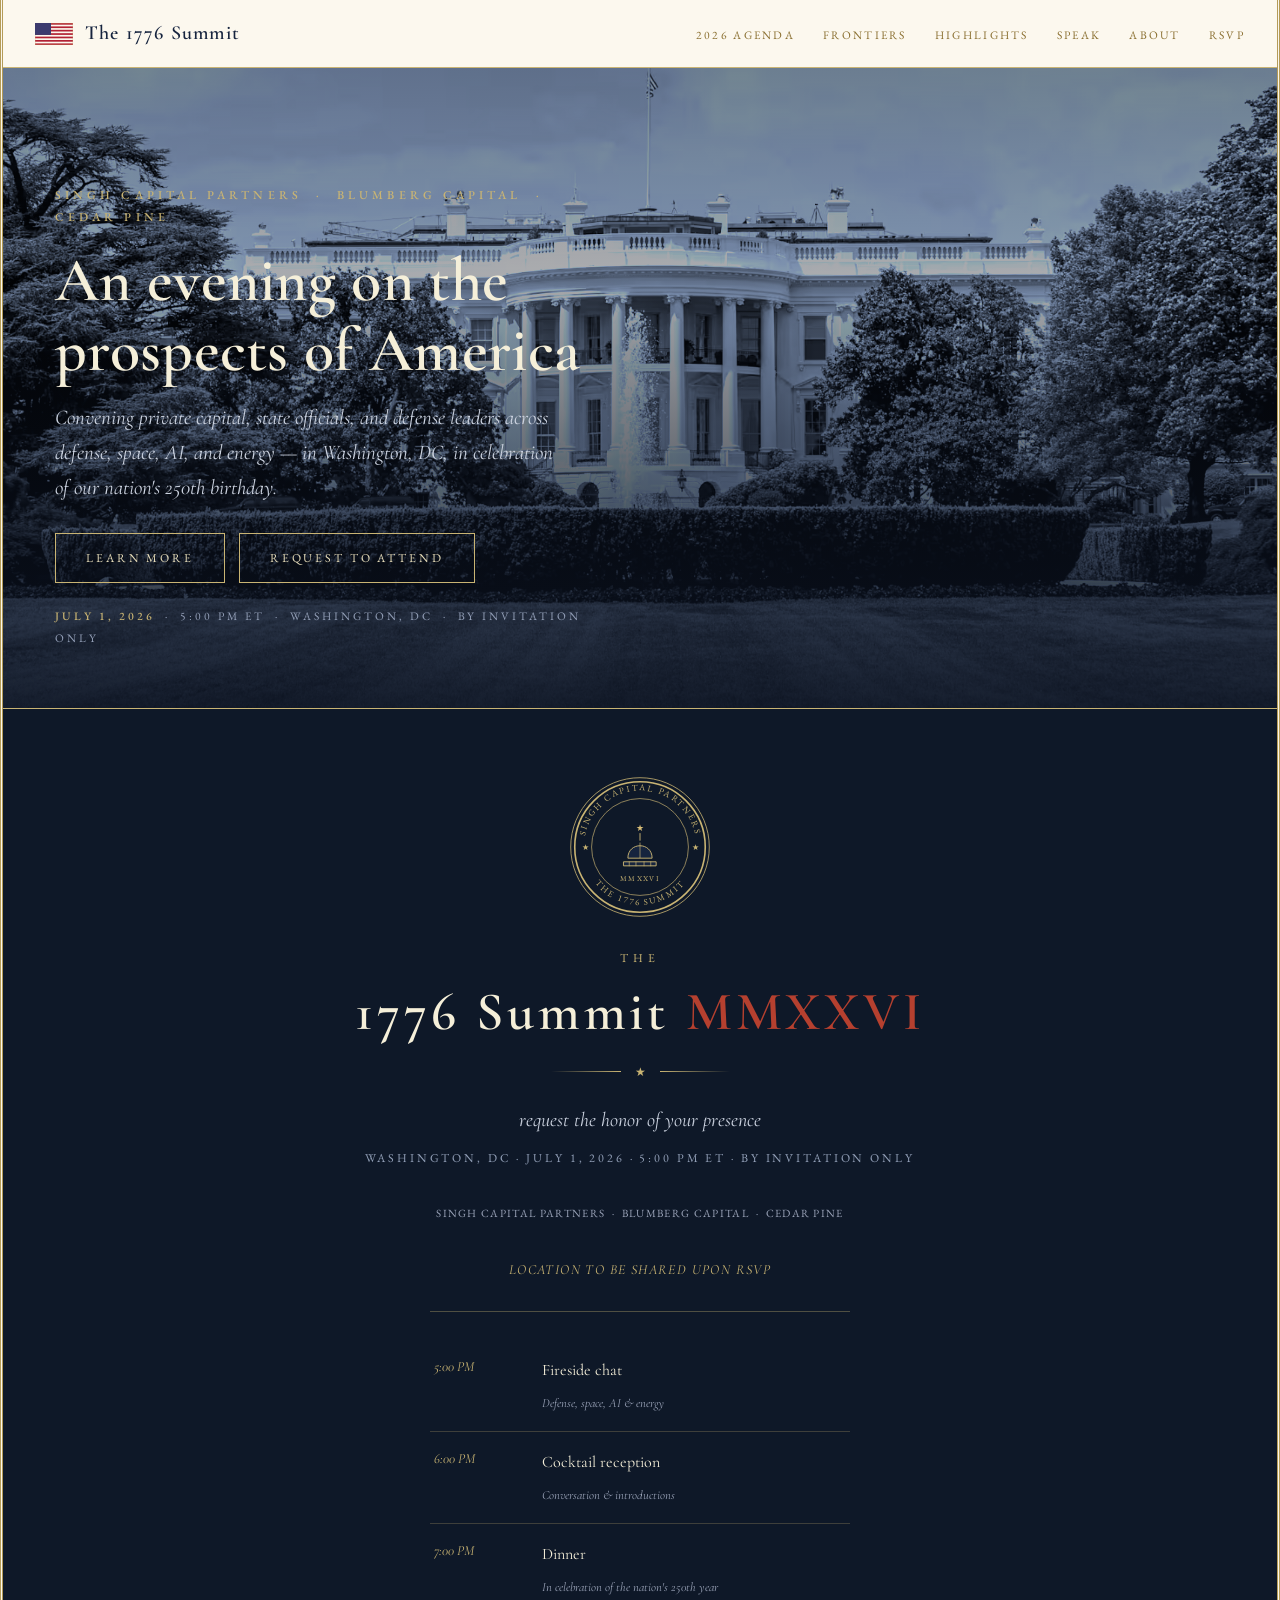
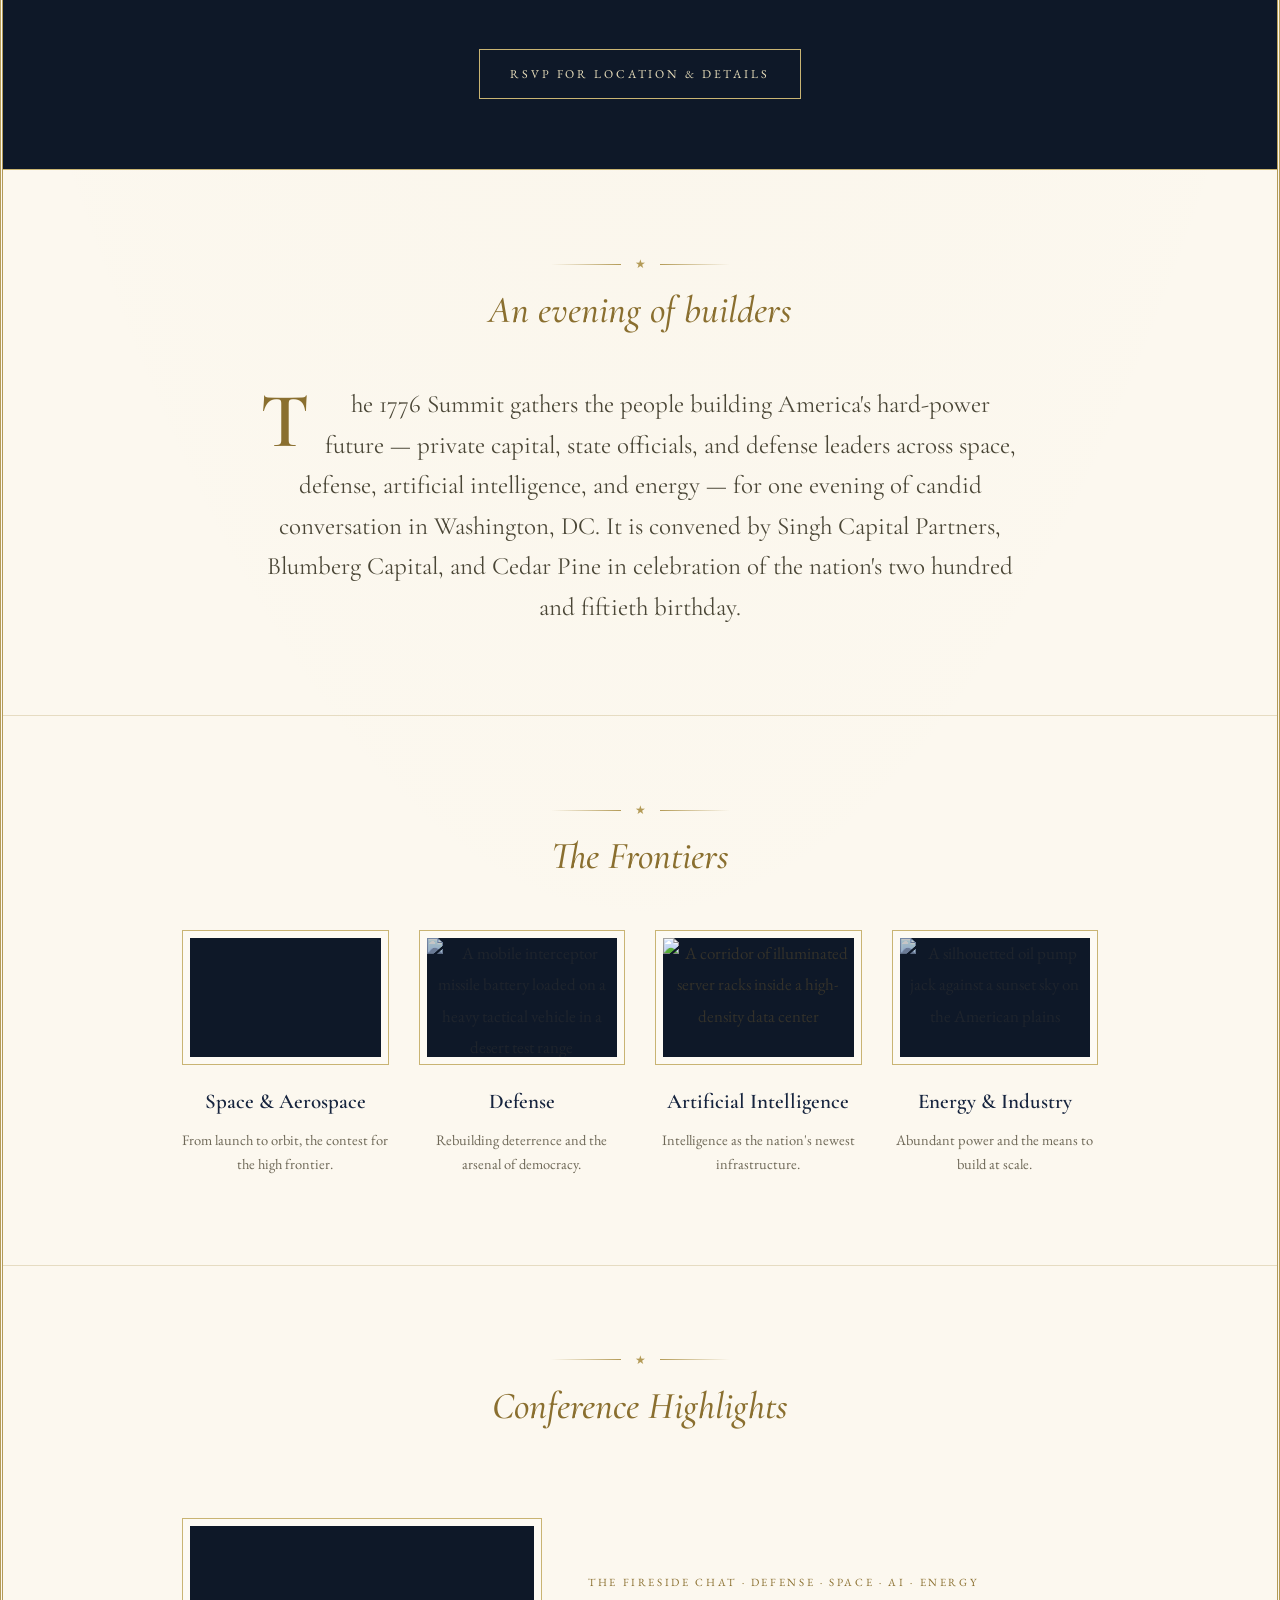
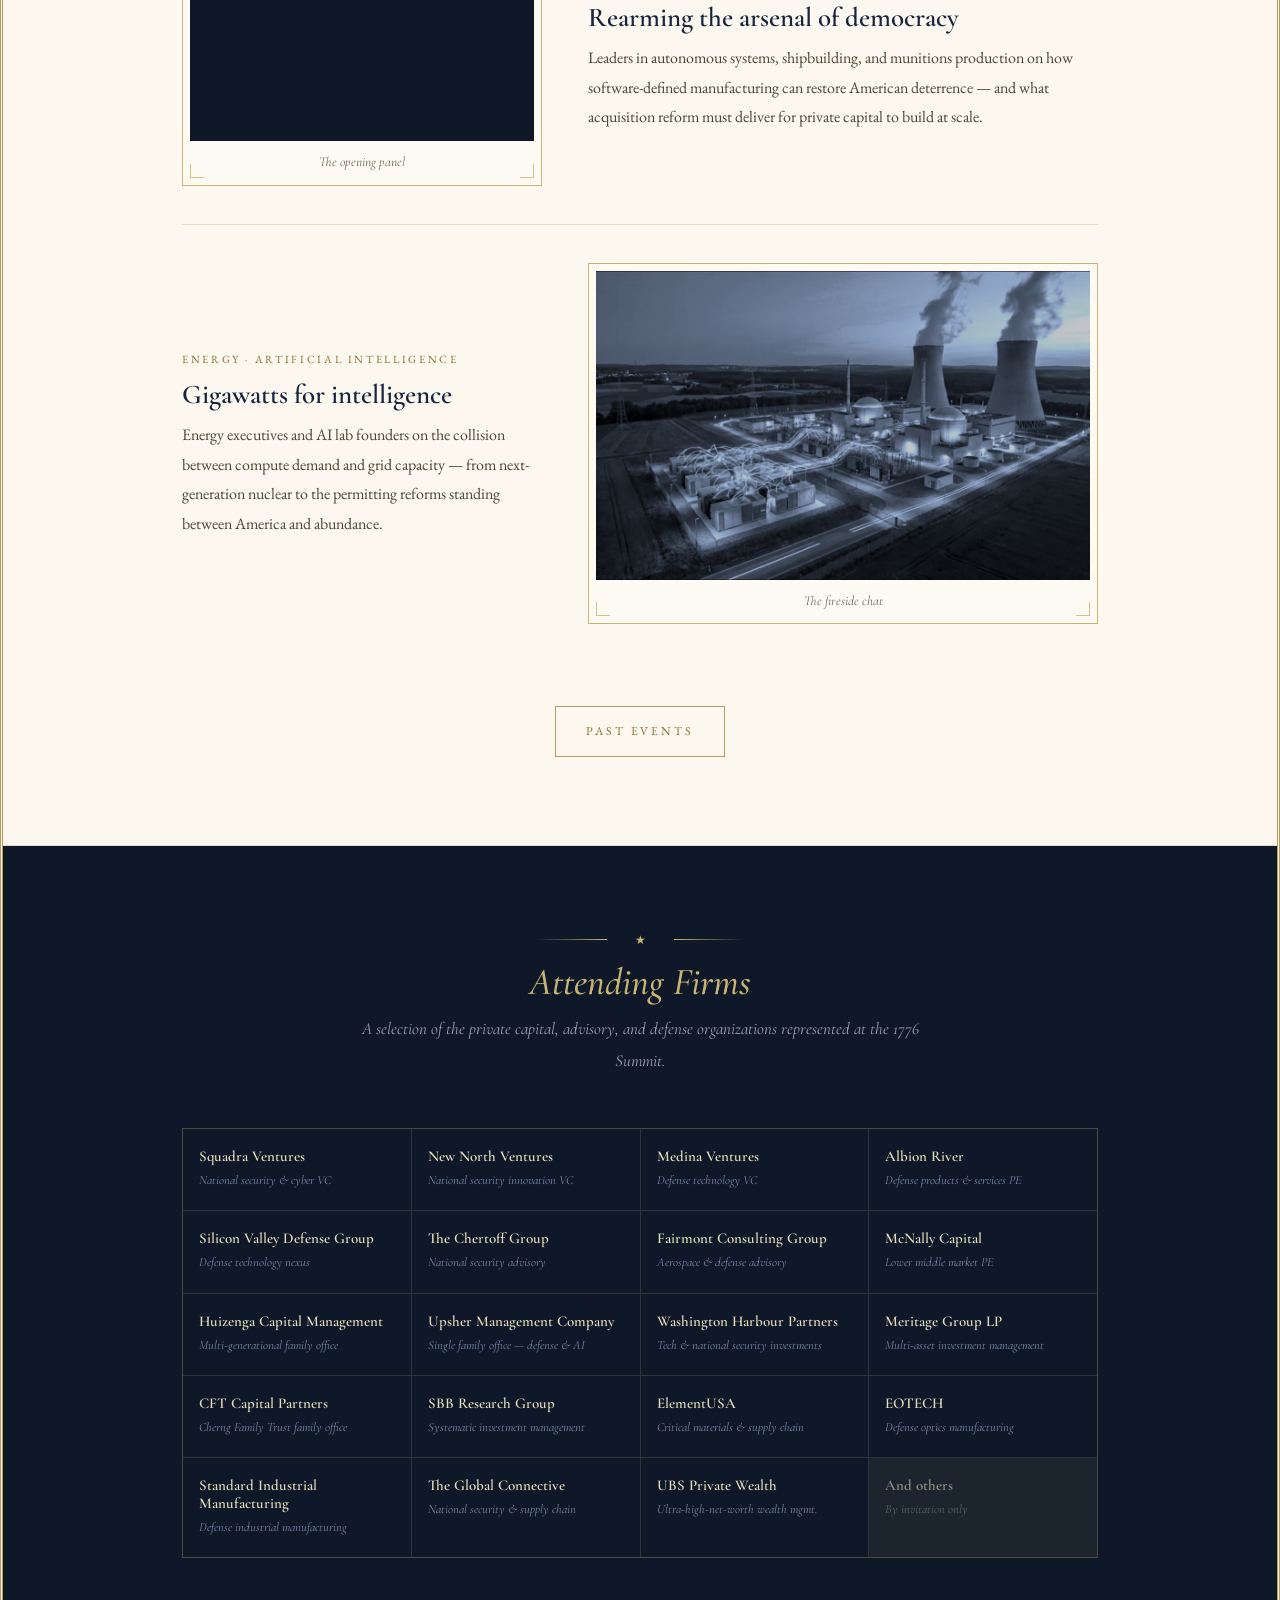
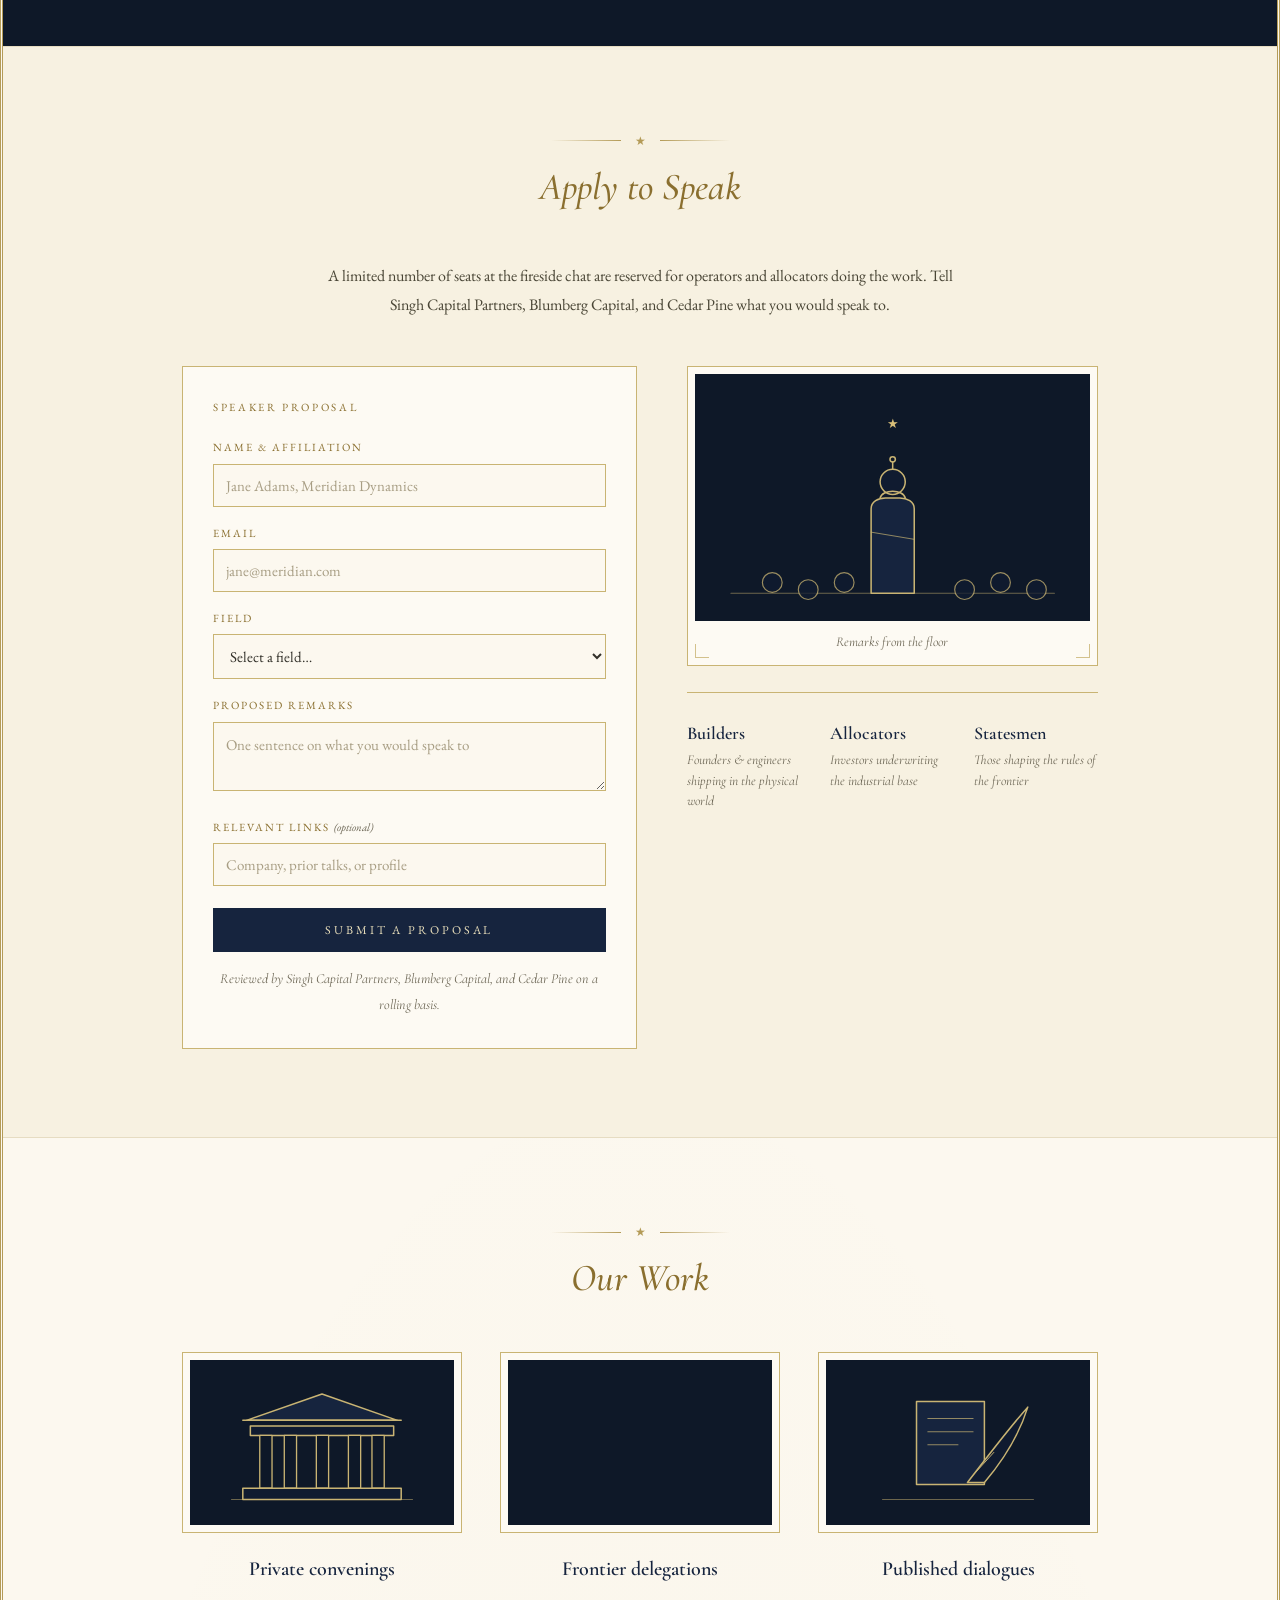
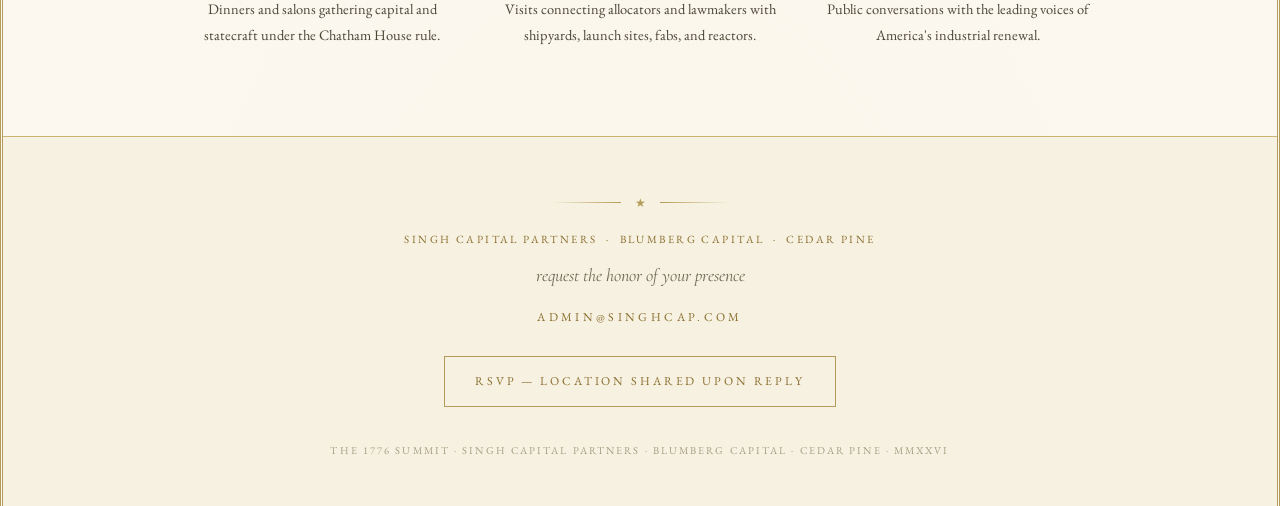
==== 1776Forum.html @ 98e90729 "Add files via upload" ====
<!DOCTYPE html>
<html lang="en">
<head>
<meta charset="UTF-8">
<meta name="viewport" content="width=device-width, initial-scale=1.0">
<title>The 1776 Summit — Singh Capital Partners, Blumberg Capital &amp; Cedar Pine</title>
<meta name="description" content="An evening convening private capital, state officials, and defense leaders across defense, space, AI, and energy. Hosted by Singh Capital Partners, Blumberg Capital, and Cedar Pine. Washington, DC — July 1, 2026.">
<link rel="preconnect" href="https://fonts.googleapis.com">
<link rel="preconnect" href="https://fonts.gstatic.com" crossorigin>
<link href="https://fonts.googleapis.com/css2?family=Cormorant+Garamond:ital,wght@0,400;0,500;0,600;0,700;1,400;1,500;1,600&family=EB+Garamond:ital,wght@0,400;0,500;0,600;1,400&display=swap" rel="stylesheet">
<style>
  :root{
    --cream:#FCF8EF; --parchment:#F7F1E1; --paper:#FDFAF3;
    --navy:#16243E; --navy-deep:#0E1828; --navy-duo:#1A2944; --navy-col:#101B30;
    --gold:#B49B57; --gold-light:#C9B473; --gold-text:#8A6F2F; --gold-pale:#E8DEBB; --gold-bright:#D8BE78;
    --red:#B5402F;
    --ink:#33312A; --ink-soft:#4A4636; --ink-mute:#6E6857;
    --display:'Cormorant Garamond',Georgia,serif;
    --body:'EB Garamond',Georgia,serif;
  }
  *{margin:0;padding:0;box-sizing:border-box}
  html{scroll-behavior:smooth}
  body{
    background:var(--cream);color:var(--ink);font-family:var(--body);
    font-size:17px;line-height:1.85;-webkit-font-smoothing:antialiased;
    background-image:
      radial-gradient(120% 80% at 50% -10%,rgba(180,155,87,.06),transparent 60%),
      radial-gradient(100% 60% at 50% 120%,rgba(180,155,87,.05),transparent 60%);
  }
  ::selection{background:rgba(180,155,87,.28)}
  img,video{max-width:100%;height:auto;display:block}

  .frame{max-width:1320px;margin:0 auto;border-left:3px double var(--gold);border-right:3px double var(--gold)}
  .wrap{max-width:980px;margin:0 auto;padding:0 32px}

  /* ── type ── */
  .eyebrow{font-size:12px;letter-spacing:.34em;text-transform:uppercase;color:var(--gold-text);font-weight:500}
  .eyebrow.light{color:var(--gold-light)}
  .sec-title{font-family:var(--display);font-style:italic;font-weight:500;font-size:clamp(28px,3.6vw,38px);color:var(--gold-text);text-align:center;line-height:1.1}

  .rule{display:flex;align-items:center;justify-content:center;gap:14px;margin:0 auto 20px}
  .rule::before,.rule::after{content:"";height:1px;width:70px}
  .rule::before{background:linear-gradient(90deg,transparent,var(--gold))}
  .rule::after{background:linear-gradient(90deg,var(--gold),transparent)}
  .rule .star{color:var(--gold);font-size:12px;line-height:1}

  /* ── buttons ── */
  .btn{display:inline-block;font-family:var(--body);font-size:12px;letter-spacing:.24em;text-transform:uppercase;text-decoration:none;padding:13px 30px;border:1px solid var(--gold);color:var(--gold-text);background:transparent;cursor:pointer;transition:background .28s,color .28s,border-color .28s}
  .btn:hover{background:var(--gold);color:var(--cream)}
  .btn:focus-visible{outline:2px solid var(--navy);outline-offset:3px}
  .btn.solid{background:var(--navy);border-color:var(--navy);color:var(--gold-pale)}
  .btn.solid:hover{background:var(--navy-deep);border-color:var(--navy-deep)}
  .btn.light{border-color:var(--gold-light);color:var(--gold-pale)}
  .btn.light:hover{background:var(--gold-light);color:var(--navy-deep)}

  /* ── header ── */
  header{position:sticky;top:0;z-index:60;background:rgba(252,248,239,.94);backdrop-filter:blur(6px);border-bottom:1px solid var(--gold-light)}
  .nav{display:flex;align-items:center;justify-content:space-between;padding:15px 32px}
  .wordmark{display:flex;align-items:center;gap:12px;text-decoration:none}
  .wordmark span{font-family:var(--display);font-size:20px;font-weight:600;letter-spacing:.06em;color:var(--navy)}
  .nav-links{display:flex;gap:28px;list-style:none}
  .nav-links a{position:relative;font-size:11.5px;letter-spacing:.2em;text-transform:uppercase;color:var(--gold-text);text-decoration:none;padding:4px 0;transition:color .2s}
  .nav-links a::after{content:"";position:absolute;left:0;bottom:-2px;width:0;height:1px;background:var(--navy);transition:width .25s}
  .nav-links a:hover{color:var(--navy)}
  .nav-links a:hover::after{width:100%}

  /* ── hero ── */
  .hero{position:relative;min-height:640px;display:flex;align-items:flex-end;overflow:hidden;background:#0E1828}
  /* ── responsive media wrapper used in hero and vignettes ── */
  .media-fill{position:absolute;inset:0;width:100%;height:100%;overflow:hidden}
  .media-fill img,.media-fill video{width:100%;height:100%;object-fit:cover;object-position:center}
  .hero-scrim{position:absolute;inset:0;background:linear-gradient(to top,rgba(11,18,32,.92) 0%,rgba(11,18,32,.52) 36%,rgba(11,18,32,.14) 68%,rgba(11,18,32,.32) 100%)}
  .hero-content{position:relative;z-index:2;padding:0 52px 60px;max-width:660px}
  .hero-content .eyebrow{display:block;margin-bottom:18px}
  .hero h1{font-family:var(--display);font-weight:600;font-size:clamp(38px,5.4vw,62px);line-height:1.12;color:#F5EFD9;margin-bottom:16px;letter-spacing:.005em}
  .hero .lede{font-family:var(--display);font-style:italic;font-size:clamp(17px,2vw,21px);line-height:1.65;color:#CBD2DF;margin-bottom:28px;max-width:500px}
  .hero-cta{display:flex;gap:14px;flex-wrap:wrap;align-items:center}
  .hero-kicker{margin-top:22px;font-size:11.5px;letter-spacing:.26em;text-transform:uppercase;color:#94A0B8}
  .hero-kicker b{color:var(--gold-light);font-weight:500}

  /* duotone helper for still images — add class to any <img> */
  .duotone{filter:grayscale(1) sepia(.38) hue-rotate(178deg) saturate(2.3) brightness(.76) contrast(1.06)}

  /* ── event band ── */
  .band{background:var(--navy-deep);border-top:1px solid var(--gold-light);border-bottom:1px solid var(--gold-light);text-align:center;padding:64px 28px 70px}
  .band .seal{width:148px;height:148px;margin:0 auto 26px;display:block}
  .band .the{font-size:12px;letter-spacing:.44em;color:var(--gold-light);margin-bottom:14px;text-transform:uppercase}
  .band h2{font-family:var(--display);font-weight:600;font-size:clamp(34px,5vw,54px);letter-spacing:.07em;color:#F5EFD9;line-height:1.08}
  .band h2 em{font-style:normal;color:var(--red)}
  .band .rule{margin:24px auto}
  .band .rule::before{background:linear-gradient(90deg,transparent,var(--gold-light))}
  .band .rule::after{background:linear-gradient(90deg,var(--gold-light),transparent)}
  .band .rule .star{color:var(--gold-light)}
  .band .details{font-family:var(--display);font-style:italic;font-size:20px;color:#CBD2DF;margin-bottom:8px}
  .band .meta{font-size:12px;letter-spacing:.24em;text-transform:uppercase;color:#93A0B8;margin-bottom:34px}

  /* ── sections ── */
  section{padding:88px 0}
  section+section{border-top:1px solid #E6DCC2}
  .head{margin-bottom:52px}
  .center{text-align:center}
  .mt40{margin-top:44px}

  /* mission */
  .mission p{font-family:var(--display);font-size:clamp(20px,2.3vw,25px);line-height:1.62;color:var(--ink-soft);text-align:center;max-width:760px;margin:0 auto}
  .mission .dropcap::first-letter{font-weight:600;color:var(--gold-text);font-size:3.1em;line-height:.82;float:left;padding:6px 10px 0 0;font-family:var(--display)}

  /* frontiers */
  .frontiers-grid{display:grid;grid-template-columns:repeat(4,1fr);gap:30px}
  .frontier{text-align:center}
  .medallion{width:92px;height:92px;margin:0 auto 18px;border-radius:50%;background:radial-gradient(circle at 50% 38%,#1d3050,#101b2e);border:1px solid var(--gold);display:flex;align-items:center;justify-content:center;box-shadow:0 0 0 4px var(--cream),0 0 0 5px rgba(180,155,87,.4)}
  .medallion svg{width:46px;height:46px}
  .frontier h3{font-family:var(--display);font-weight:600;font-size:21px;color:var(--navy);margin-bottom:6px}
  .frontier p{font-size:14.5px;color:var(--ink-mute);line-height:1.7;max-width:210px;margin:0 auto}

  /* highlights */
  .highlight{display:grid;grid-template-columns:360px 1fr;gap:46px;align-items:center;padding:38px 0}
  .highlight+.highlight{border-top:1px solid #E6DCC2}
  .highlight.flip .vignette{order:2}
  .highlight h3{font-family:var(--display);font-weight:600;font-size:27px;color:var(--navy);margin-bottom:10px;line-height:1.15}
  .highlight p{font-size:16px;color:var(--ink-soft)}
  .highlight .tag{display:block;font-size:11px;letter-spacing:.24em;text-transform:uppercase;color:var(--gold-text);margin-bottom:10px}

  /* gold-framed vignette — works for both images and videos */
  .vignette{position:relative;border:1px solid var(--gold-light);padding:7px;background:var(--paper);margin:0}
  /* responsive video/image plate — intrinsic ratio 16:10 */
  .vignette .plate{position:relative;overflow:hidden;background:#0E1828;aspect-ratio:16/10}
  .vignette .plate img,.vignette .plate video{position:absolute;inset:0;width:100%;height:100%;object-fit:cover;object-position:center}
  .vignette .plate svg{display:block;width:100%;height:auto}
  .vignette figcaption{font-family:var(--display);font-style:italic;font-size:13.5px;color:var(--ink-mute);text-align:center;padding:9px 4px 3px}
  .corner{position:absolute;width:14px;height:14px;border:1px solid var(--gold-light);opacity:.8}
  .corner.tl{top:7px;left:7px;border-right:0;border-bottom:0}
  .corner.tr{top:7px;right:7px;border-left:0;border-bottom:0}
  .corner.bl{bottom:7px;left:7px;border-right:0;border-top:0}
  .corner.br{bottom:7px;right:7px;border-left:0;border-top:0}

  /* speak */
  .speak{background:var(--parchment)}
  .speak-intro{text-align:center;max-width:640px;margin:0 auto 46px;font-size:16px;color:var(--ink-soft)}
  .speak-grid{display:grid;grid-template-columns:1.05fr .95fr;gap:50px;align-items:start}
  .seeks{border-top:1px solid var(--gold-light);margin-top:26px;padding-top:24px;display:grid;grid-template-columns:repeat(3,1fr);gap:20px}
  .seeks h4{font-family:var(--display);font-weight:600;font-size:18px;color:var(--navy)}
  .seeks span{font-family:var(--display);font-style:italic;font-size:13.5px;color:var(--ink-mute);line-height:1.5;display:block}
  .form-card{border:1px solid var(--gold-light);background:var(--paper);padding:30px}
  .form-card .kicker{display:block;font-size:11px;letter-spacing:.24em;text-transform:uppercase;color:var(--gold-text);margin-bottom:20px}
  .field{margin-bottom:16px}
  .field label{display:block;font-size:11px;letter-spacing:.18em;text-transform:uppercase;color:var(--gold-text);margin-bottom:6px}
  .field input,.field select,.field textarea{width:100%;font-family:var(--body);font-size:15px;color:var(--ink);background:var(--cream);border:1px solid var(--gold-light);border-radius:0;padding:11px 12px;transition:border-color .2s,box-shadow .2s}
  .field textarea{resize:vertical;min-height:66px;line-height:1.5}
  .field input:focus,.field select:focus,.field textarea:focus{outline:none;border-color:var(--navy);box-shadow:0 0 0 2px rgba(22,36,62,.12)}
  .field input::placeholder,.field textarea::placeholder{color:#A89E84}
  .field .opt{text-transform:none;letter-spacing:0;color:var(--ink-mute);font-style:italic}
  .form-card .btn.solid{width:100%;text-align:center;margin-top:6px}
  .form-note{font-family:var(--display);font-style:italic;font-size:14px;color:var(--ink-mute);margin-top:14px;text-align:center}
  .thanks{display:none;border:1px solid var(--gold-light);background:var(--paper);padding:54px 30px;text-align:center}
  .thanks.show{display:block}
  .thanks h4{font-family:var(--display);font-style:italic;font-size:27px;color:var(--gold-text);margin:6px 0 12px}
  .thanks p{font-size:15px;color:var(--ink-soft);max-width:360px;margin:0 auto}

  /* our work */
  .work-grid{display:grid;grid-template-columns:repeat(3,1fr);gap:38px}
  .work-grid article{text-align:center}
  .work-grid h3{font-family:var(--display);font-weight:600;font-size:20px;color:var(--navy);margin:18px 0 8px}
  .work-grid p{font-size:14.5px;color:var(--ink-soft);line-height:1.78}

  /* footer */
  footer{background:var(--parchment);border-top:1px solid var(--gold-light);text-align:center;padding:60px 28px 46px}
  footer .reply{font-family:var(--display);font-style:italic;font-size:18px;color:var(--ink-mute);margin-bottom:8px}
  footer .email{font-size:12px;letter-spacing:.28em;text-transform:uppercase;color:var(--gold-text);text-decoration:none;display:inline-block;margin-bottom:28px}
  footer .email:hover{color:var(--navy)}
  footer .legal{font-size:10.5px;letter-spacing:.2em;text-transform:uppercase;color:#A79E82;margin-top:34px}


  /* attending firms */
  #attendees .rule{margin:0 auto 20px}
  #attendees .rule::before{background:linear-gradient(90deg,transparent,var(--gold-light))}
  #attendees .rule::after{background:linear-gradient(90deg,var(--gold-light),transparent)}
  .firms-grid{display:grid;grid-template-columns:repeat(4,1fr);gap:1px;background:rgba(201,180,115,.18);border:1px solid rgba(201,180,115,.18);margin-top:8px}
  .firm-card{background:var(--navy-deep);padding:18px 16px;display:flex;flex-direction:column;gap:4px;transition:background .2s}
  .firm-card:hover{background:#16243E}
  .firm-card--more{opacity:.55}
  .firm-name{font-family:var(--display);font-weight:600;font-size:15px;color:#E8DEBB;line-height:1.2}
  .firm-type{font-family:var(--display);font-style:italic;font-size:12.5px;color:#7A8BA8}
  @media (max-width:900px){.firms-grid{grid-template-columns:repeat(2,1fr)}}
  @media (max-width:480px){.firms-grid{grid-template-columns:1fr}}

  /* reveal */
  .reveal{opacity:0;transform:translateY(20px);transition:opacity .8s ease,transform .8s ease}
  .reveal.in{opacity:1;transform:none}

  /* ── RESPONSIVE ── */
  @media (max-width:1040px){
    .highlight{grid-template-columns:300px 1fr;gap:32px}
  }
  @media (max-width:900px){
    .nav-links{display:none}
    .frontiers-grid{grid-template-columns:1fr 1fr;gap:34px 24px}
    .highlight,.highlight.flip{grid-template-columns:1fr;gap:24px}
    .highlight.flip .vignette{order:0}
    .speak-grid{grid-template-columns:1fr;gap:36px}
    .work-grid{grid-template-columns:1fr 1fr;gap:28px}
    .seeks{grid-template-columns:1fr;gap:16px}
    .hero-content{padding:0 30px 48px}
    .hero{min-height:520px}
    section{padding:66px 0}
    .wrap{padding:0 24px}
  }
  @media (max-width:600px){
    .frontiers-grid{grid-template-columns:1fr 1fr}
    .work-grid{grid-template-columns:1fr;max-width:420px;margin:0 auto}
    .nav{padding:14px 20px}
    .hero h1{font-size:clamp(32px,8vw,48px)}
  }
  @media (max-width:420px){
    .frontiers-grid{grid-template-columns:1fr}
    .hero{min-height:460px}
    .hero-content{padding:0 20px 40px}
  }
  @media (prefers-reduced-motion:reduce){
    html{scroll-behavior:auto}
    .reveal{opacity:1;transform:none;transition:none}
    video{display:none}
  }
</style>
</head>
<body>
<div class="frame">

<!-- ==================== HEADER ==================== -->
<header>
  <nav class="nav" aria-label="Primary">
    <a class="wordmark" href="#top" aria-label="The 1776 Forum home">
      <svg viewBox="0 0 38 22" width="38" height="22" role="img" aria-label="American flag mark">
        <g fill="#B22234"><rect width="38" height="1.7"/><rect y="3.4" width="38" height="1.7"/><rect y="6.8" width="38" height="1.7"/><rect y="10.2" width="38" height="1.7"/><rect y="13.6" width="38" height="1.7"/><rect y="17" width="38" height="1.7"/><rect y="20.4" width="38" height="1.6"/></g>
        <rect width="38" height="22" fill="none" stroke="#C9B473" stroke-width=".5"/>
        <rect width="16" height="11.9" fill="#3C3B6E"/>
      </svg>
      <span>The 1776 Summit</span>
    </a>
    <ul class="nav-links">
      <li><a href="#event">2026 Agenda</a></li>
      <li><a href="#frontiers">Frontiers</a></li>
      <li><a href="#highlights">Highlights</a></li>
      <li><a href="#speak">Speak</a></li>
      <li><a href="#work">About</a></li>
      <li><a href="#rsvp">RSVP</a></li>
    </ul>
  </nav>
</header>

<!-- ==================== HERO — WhiteHouse.jpg ==================== -->
<div class="hero" id="top">
  <div class="media-fill">
    <img
      src="WhiteHouse.jpg"
      alt="The South Lawn of the White House with the American flag flying above the portico"
      class="duotone"
      loading="eager"
      fetchpriority="high"
    >
  </div>
  <div class="hero-scrim" aria-hidden="true"></div>
  <div class="hero-content">
    <span class="eyebrow light">Singh Capital Partners &nbsp;·&nbsp; Blumberg Capital &nbsp;·&nbsp; Cedar Pine</span>
    <h1>An evening on the prospects of America</h1>
    <p class="lede">Convening private capital, state officials, and defense leaders across <em>defense, space, AI, and energy</em> — in Washington, DC, in celebration of our nation's 250th birthday.</p>
    <div class="hero-cta">
      <a class="btn light" href="#work">Learn more</a>
      <a class="btn light" href="#rsvp">Request to attend</a>
    </div>
    <p class="hero-kicker"><b>July 1, 2026</b> &nbsp;·&nbsp; 5:00 PM ET &nbsp;·&nbsp; Washington, DC &nbsp;·&nbsp; By invitation only</p>
  </div>
</div>

<!-- ==================== EVENT BAND ==================== -->
<div class="band" id="event">
  <svg class="seal" viewBox="0 0 220 220" role="img" aria-label="Seal of The 1776 Summit">
    <defs>
      <path id="arcTop" d="M24 110 A86 86 0 0 0 196 110"/>
      <path id="arcBot" d="M26 110 A84 84 0 0 1 194 110"/>
    </defs>
    <circle cx="110" cy="110" r="103" fill="none" stroke="#C9B473" stroke-width="1.2"/>
    <circle cx="110" cy="110" r="97" fill="none" stroke="#C9B473" stroke-width="2.4"/>
    <circle cx="110" cy="110" r="72" fill="none" stroke="#C9B473" stroke-width="1"/>
    <g fill="#C9B473" font-family="EB Garamond,serif" font-size="13" letter-spacing="3">
      <text><textPath href="#arcTop" startOffset="50%" text-anchor="middle">THE 1776 SUMMIT</textPath></text>
      <text><textPath href="#arcBot" startOffset="50%" text-anchor="middle">SINGH CAPITAL PARTNERS</textPath></text>
    </g>
    <text x="24.5" y="115" fill="#C9B473" font-size="12">&#9733;</text>
    <text x="188" y="115" fill="#C9B473" font-size="12">&#9733;</text>
    <g fill="none" stroke="#C9B473" stroke-width="1.4" stroke-linecap="round" stroke-linejoin="round">
      <path d="M86 138 L134 138 L134 132 L86 132 Z" fill="#16243E"/>
      <g stroke-width="1"><line x1="94" y1="132" x2="94" y2="138"/><line x1="104" y1="132" x2="104" y2="138"/><line x1="116" y1="132" x2="116" y2="138"/><line x1="126" y1="132" x2="126" y2="138"/></g>
      <path d="M92 126 C 92 102,128 102,128 126 Z" fill="#16243E"/>
      <path d="M110 104 L110 126" stroke-width="1"/>
      <line x1="110" y1="90" x2="110" y2="100"/>
    </g>
    <text x="110" y="86" text-anchor="middle" fill="#D8BE78" font-size="13">&#9733;</text>
    <text x="110" y="160" text-anchor="middle" fill="#C9B473" font-family="EB Garamond,serif" font-size="11" letter-spacing="2">MMXXVI</text>
  </svg>
  <p class="the">The</p>
  <h2>1776 Summit <em>MMXXVI</em></h2>
  <div class="rule"><span class="star">&#9733;</span></div>
  <p class="details">request the honor of your presence</p>
  <p class="meta">Washington, DC &middot; July 1, 2026 &middot; 5:00 PM ET &middot; By invitation only</p>
    <p class="meta" style="color:#9AA3B8;letter-spacing:.12em;font-size:11px">Singh Capital Partners &nbsp;·&nbsp; Blumberg Capital &nbsp;·&nbsp; Cedar Pine</p>
    <p class="meta" style="font-style:italic;letter-spacing:.1em;font-family:var(--display);font-size:14px;color:#C9B473;margin-bottom:28px">Location to be shared upon RSVP</p>
  <div style="max-width:420px;margin:0 auto 34px;text-align:left;border-top:1px solid rgba(201,180,115,.35);padding-top:28px">
      <div style="display:grid;grid-template-columns:90px 1fr;gap:0 18px;border-bottom:1px solid rgba(201,180,115,.25);padding:14px 4px">
        <span style="font-family:var(--display);font-style:italic;font-size:14px;color:var(--gold-light)">5:00 PM</span>
        <span><span style="font-family:var(--display);font-size:16px;color:#F5EFD9">Fireside chat</span><br><span style="font-family:var(--display);font-style:italic;font-size:12.5px;color:#9AA3B8">Defense, space, AI &amp; energy</span></span>
      </div>
      <div style="display:grid;grid-template-columns:90px 1fr;gap:0 18px;border-bottom:1px solid rgba(201,180,115,.25);padding:14px 4px">
        <span style="font-family:var(--display);font-style:italic;font-size:14px;color:var(--gold-light)">6:00 PM</span>
        <span><span style="font-family:var(--display);font-size:16px;color:#F5EFD9">Cocktail reception</span><br><span style="font-family:var(--display);font-style:italic;font-size:12.5px;color:#9AA3B8">Conversation &amp; introductions</span></span>
      </div>
      <div style="display:grid;grid-template-columns:90px 1fr;gap:0 18px;padding:14px 4px">
        <span style="font-family:var(--display);font-style:italic;font-size:14px;color:var(--gold-light)">7:00 PM</span>
        <span><span style="font-family:var(--display);font-size:16px;color:#F5EFD9">Dinner</span><br><span style="font-family:var(--display);font-style:italic;font-size:12.5px;color:#9AA3B8">In celebration of the nation's 250th year</span></span>
      </div>
    </div>
    <a class="btn light" href="mailto:admin@singhcap.com?subject=RSVP%20%E2%80%94%20The%201776%20Summit">RSVP for location &amp; details</a>
</div>

<!-- ==================== MISSION ==================== -->
<section class="mission">
  <div class="wrap">
    <div class="head center reveal">
      <div class="rule"><span class="star">&#9733;</span></div>
      <h2 class="sec-title">An evening of builders</h2>
    </div>
    <p class="dropcap reveal">The 1776 Summit gathers the people building America's hard-power future — private capital, state officials, and defense leaders across space, defense, artificial intelligence, and energy — for one evening of candid conversation in Washington, DC. It is convened by Singh Capital Partners, Blumberg Capital, and Cedar Pine in celebration of the nation's two hundred and fiftieth birthday.</p>
  </div>
</section>

<!-- ==================== FRONTIERS ==================== -->
<section id="frontiers">
  <div class="wrap">
    <div class="head reveal">
      <div class="rule"><span class="star">&#9733;</span></div>
      <h2 class="sec-title">The Frontiers</h2>
    </div>
    <div class="frontiers-grid">

      <!-- Space & Aerospace — Space2.mp4 -->
      <div class="frontier reveal">
        <figure class="vignette" style="margin-bottom:18px">
          <span class="corner tl"></span><span class="corner tr"></span><span class="corner bl"></span><span class="corner br"></span>
          <div class="plate">
            <video
              src="Space2.mp4"
              autoplay muted loop playsinline
              preload="metadata"
              aria-label="Space and aerospace footage"
            ></video>
          </div>
        </figure>
        <h3>Space &amp; Aerospace</h3>
        <p>From launch to orbit, the contest for the high frontier.</p>
      </div>

      <div class="frontier reveal">
        <figure class="vignette" style="margin-bottom:18px">
          <span class="corner tl"></span><span class="corner tr"></span><span class="corner bl"></span><span class="corner br"></span>
          <div class="plate">
            <img
              src="Defense.jpg"
              alt="A mobile interceptor missile battery loaded on a heavy tactical vehicle in a desert test range"
              class="duotone"
              loading="lazy"
            >
          </div>
        </figure>
        <h3>Defense</h3>
        <p>Rebuilding deterrence and the arsenal of democracy.</p>
      </div>

      <div class="frontier reveal">
        <figure class="vignette" style="margin-bottom:18px">
          <span class="corner tl"></span><span class="corner tr"></span><span class="corner bl"></span><span class="corner br"></span>
          <div class="plate">
            <img
              src="DataCenter.jpg"
              alt="A corridor of illuminated server racks inside a high-density data center"
              loading="lazy"
            >
          </div>
        </figure>
        <h3>Artificial Intelligence</h3>
        <p>Intelligence as the nation's newest infrastructure.</p>
      </div>

      <div class="frontier reveal">
        <figure class="vignette" style="margin-bottom:18px">
          <span class="corner tl"></span><span class="corner tr"></span><span class="corner bl"></span><span class="corner br"></span>
          <div class="plate">
            <img
              src="Energy.jpg"
              alt="A silhouetted oil pump jack against a sunset sky on the American plains"
              class="duotone"
              loading="lazy"
            >
          </div>
        </figure>
        <h3>Energy &amp; Industry</h3>
        <p>Abundant power and the means to build at scale.</p>
      </div>

    </div>
  </div>
</section>

<!-- ==================== HIGHLIGHTS ==================== -->
<section id="highlights">
  <div class="wrap">
    <div class="head reveal">
      <div class="rule"><span class="star">&#9733;</span></div>
      <h2 class="sec-title">Conference Highlights</h2>
    </div>

    <!-- Opening panel — America2.mp4 -->
    <div class="highlight reveal">
      <figure class="vignette">
        <span class="corner tl"></span><span class="corner tr"></span><span class="corner bl"></span><span class="corner br"></span>
        <div class="plate">
          <video
            src="America2.mp4"
            autoplay muted loop playsinline
            preload="metadata"
            aria-label="Opening panel footage"
          ></video>
        </div>
        <figcaption>The opening panel</figcaption>
      </figure>
      <div>
        <span class="tag">The fireside chat &middot; Defense &middot; Space &middot; AI &middot; Energy</span>
        <h3>Rearming the arsenal of democracy</h3>
        <p>Leaders in autonomous systems, shipbuilding, and munitions production on how software-defined manufacturing can restore American deterrence — and what acquisition reform must deliver for private capital to build at scale.</p>
      </div>
    </div>

    <!-- Fireside chat — AI.jpg -->
    <div class="highlight flip reveal">
      <figure class="vignette">
        <span class="corner tl"></span><span class="corner tr"></span><span class="corner bl"></span><span class="corner br"></span>
        <div class="plate">
          <img
            src="AI.jpg"
            alt="Artificial intelligence visualization representing the intersection of compute and power"
            class="duotone"
            loading="lazy"
          >
        </div>
        <figcaption>The fireside chat</figcaption>
      </figure>
      <div>
        <span class="tag">Energy &middot; Artificial intelligence</span>
        <h3>Gigawatts for intelligence</h3>
        <p>Energy executives and AI lab founders on the collision between compute demand and grid capacity — from next-generation nuclear to the permitting reforms standing between America and abundance.</p>
      </div>
    </div>

    <div class="center mt40 reveal">
      <a class="btn" href="mailto:admin@singhcap.com?subject=Past%20events%20%E2%80%94%20The%201776%20Summit">Past events</a>
    </div>
  </div>
</section>


<!-- ==================== ATTENDING FIRMS ==================== -->
<section id="attendees" style="background:var(--navy-deep)">
  <div class="wrap">
    <div class="head reveal">
      <div class="rule" style="margin-bottom:16px">
        <span class="rule-line" style="background:linear-gradient(90deg,transparent,var(--gold-light))"></span>
        <span class="star" style="color:var(--gold-light)">&#9733;</span>
        <span class="rule-line" style="background:linear-gradient(90deg,var(--gold-light),transparent)"></span>
      </div>
      <h2 class="sec-title" style="color:var(--gold-light)">Attending Firms</h2>
      <p style="font-family:var(--display);font-style:italic;font-size:17px;color:#9AA3B8;text-align:center;margin-top:10px;max-width:560px;margin-left:auto;margin-right:auto">A selection of the private capital, advisory, and defense organizations represented at the 1776 Summit.</p>
    </div>
    <div class="firms-grid reveal">
      <div class="firm-card"><span class="firm-name">Squadra Ventures</span><span class="firm-type">National security &amp; cyber VC</span></div>
      <div class="firm-card"><span class="firm-name">New North Ventures</span><span class="firm-type">National security innovation VC</span></div>
      <div class="firm-card"><span class="firm-name">Medina Ventures</span><span class="firm-type">Defense technology VC</span></div>
      <div class="firm-card"><span class="firm-name">Albion River</span><span class="firm-type">Defense products &amp; services PE</span></div>
      <div class="firm-card"><span class="firm-name">Silicon Valley Defense Group</span><span class="firm-type">Defense technology nexus</span></div>
      <div class="firm-card"><span class="firm-name">The Chertoff Group</span><span class="firm-type">National security advisory</span></div>
      <div class="firm-card"><span class="firm-name">Fairmont Consulting Group</span><span class="firm-type">Aerospace &amp; defense advisory</span></div>
      <div class="firm-card"><span class="firm-name">McNally Capital</span><span class="firm-type">Lower middle market PE</span></div>
      <div class="firm-card"><span class="firm-name">Huizenga Capital Management</span><span class="firm-type">Multi-generational family office</span></div>
      <div class="firm-card"><span class="firm-name">Upsher Management Company</span><span class="firm-type">Single family office — defense &amp; AI</span></div>
      <div class="firm-card"><span class="firm-name">Washington Harbour Partners</span><span class="firm-type">Tech &amp; national security investments</span></div>
      <div class="firm-card"><span class="firm-name">Meritage Group LP</span><span class="firm-type">Multi-asset investment management</span></div>
      <div class="firm-card"><span class="firm-name">CFT Capital Partners</span><span class="firm-type">Cherng Family Trust family office</span></div>
      <div class="firm-card"><span class="firm-name">SBB Research Group</span><span class="firm-type">Systematic investment management</span></div>
      <div class="firm-card"><span class="firm-name">ElementUSA</span><span class="firm-type">Critical materials &amp; supply chain</span></div>
      <div class="firm-card"><span class="firm-name">EOTECH</span><span class="firm-type">Defense optics manufacturing</span></div>
      <div class="firm-card"><span class="firm-name">Standard Industrial Manufacturing</span><span class="firm-type">Defense industrial manufacturing</span></div>
      <div class="firm-card"><span class="firm-name">The Global Connective</span><span class="firm-type">National security &amp; supply chain</span></div>
      <div class="firm-card"><span class="firm-name">UBS Private Wealth</span><span class="firm-type">Ultra-high-net-worth wealth mgmt.</span></div>
      <div class="firm-card firm-card--more"><span class="firm-name">And others</span><span class="firm-type">By invitation only</span></div>
    </div>
  </div>
</section>

<!-- ==================== APPLY TO SPEAK ==================== -->
<section class="speak" id="speak">
  <div class="wrap">
    <div class="head center reveal">
      <div class="rule"><span class="star">&#9733;</span></div>
      <h2 class="sec-title">Apply to Speak</h2>
    </div>
    <p class="speak-intro reveal">A limited number of seats at the fireside chat are reserved for operators and allocators doing the work. Tell Singh Capital Partners, Blumberg Capital, and Cedar Pine what you would speak to.</p>

    <div class="speak-grid">
      <div class="reveal">
        <form class="form-card" id="speakForm" method="POST" target="speak_iframe" novalidate>
          <span class="kicker">Speaker proposal</span>
          <div class="field">
            <label for="sp-name">Name &amp; affiliation</label>
            <input id="sp-name" data-key="name" type="text" autocomplete="organization" placeholder="Jane Adams, Meridian Dynamics" required>
          </div>
          <div class="field">
            <label for="sp-email">Email</label>
            <input id="sp-email" data-key="email" type="email" autocomplete="email" placeholder="jane@meridian.com" required>
          </div>
          <div class="field">
            <label for="sp-field">Field</label>
            <select id="sp-field" data-key="field" required>
              <option value="" disabled selected>Select a field&hellip;</option>
              <option>Space &amp; Aerospace</option>
              <option>Defense</option>
              <option>Artificial Intelligence</option>
              <option>Infrastructure</option>
              <option>Energy</option>
            </select>
          </div>
          <div class="field">
            <label for="sp-remarks">Proposed remarks</label>
            <textarea id="sp-remarks" data-key="remarks" placeholder="One sentence on what you would speak to" required></textarea>
          </div>
          <div class="field">
            <label for="sp-links">Relevant links <span class="opt">(optional)</span></label>
            <input id="sp-links" data-key="links" type="text" placeholder="Company, prior talks, or profile">
          </div>
          <button class="btn solid" type="submit">Submit a proposal</button>
          <p class="form-note">Reviewed by Singh Capital Partners, Blumberg Capital, and Cedar Pine on a rolling basis.</p>
        </form>
        <div class="thanks" id="speakThanks" role="status" aria-live="polite">
          <div class="rule"><span class="star">&#9733;</span></div>
          <h4>Your proposal is received</h4>
          <p>Thank you. The host committee reviews proposals on a rolling basis and will be in touch before the evening of July&nbsp;1.</p>
        </div>
      </div>

      <div class="reveal">
        <figure class="vignette">
          <span class="corner tl"></span><span class="corner tr"></span><span class="corner bl"></span><span class="corner br"></span>
          <div class="plate">
            <svg viewBox="0 0 440 300" role="img" aria-label="Engraving of a speaker at a rostrum before an audience">
              <g fill="none" stroke="#C9B473" stroke-width="1.7" stroke-linecap="round" stroke-linejoin="round">
                <line x1="40" y1="244" x2="400" y2="244" stroke-width="1.2" opacity=".5"/>
                <path d="M196 244 L196 150 C196 142 204 138 212 138 L228 138 C236 138 244 142 244 150 L244 244 Z" fill="#16243E"/>
                <path d="M196 176 L244 184" stroke-width="1.1" opacity=".7"/>
                <circle cx="220" cy="120" r="14" fill="#101B30"/>
                <path d="M206 138 C 208 128 232 128 234 138"/>
                <line x1="220" y1="106" x2="220" y2="98"/><circle cx="220" cy="95" r="3"/>
                <g stroke-width="1.3" opacity=".75" fill="#101B30">
                  <circle cx="86" cy="232" r="11"/><circle cx="126" cy="240" r="11"/><circle cx="166" cy="232" r="11"/>
                  <circle cx="300" cy="240" r="11"/><circle cx="340" cy="232" r="11"/><circle cx="380" cy="240" r="11"/>
                </g>
              </g>
              <text x="220" y="60" text-anchor="middle" fill="#D8BE78" font-size="15">&#9733;</text>
            </svg>
          </div>
          <figcaption>Remarks from the floor</figcaption>
        </figure>
        <div class="seeks">
          <div><h4>Builders</h4><span>Founders &amp; engineers shipping in the physical world</span></div>
          <div><h4>Allocators</h4><span>Investors underwriting the industrial base</span></div>
          <div><h4>Statesmen</h4><span>Those shaping the rules of the frontier</span></div>
        </div>
      </div>
    </div>
  </div>
  <iframe name="speak_iframe" id="speak_iframe" title="Form submission target" style="display:none" tabindex="-1" aria-hidden="true"></iframe>
</section>

<!-- ==================== OUR WORK ==================== -->
<section id="work">
  <div class="wrap">
    <div class="head reveal">
      <div class="rule"><span class="star">&#9733;</span></div>
      <h2 class="sec-title">Our Work</h2>
    </div>
    <div class="work-grid">
      <article class="reveal">
        <figure class="vignette">
          <span class="corner tl"></span><span class="corner tr"></span><span class="corner bl"></span><span class="corner br"></span>
          <div class="plate">
            <svg viewBox="0 0 280 170" role="img" aria-label="Engraving of a neoclassical building facade">
              <g fill="none" stroke="#C9B473" stroke-width="1.6" stroke-linecap="round" stroke-linejoin="round">
                <path d="M60 64 L140 36 L220 64 Z" fill="#16243E"/>
                <line x1="56" y1="64" x2="224" y2="64"/>
                <rect x="64" y="70" width="152" height="10" fill="#101B30"/>
                <g fill="#0E1828" stroke="#C9B473" stroke-width="1.4">
                  <rect x="74" y="80" width="13" height="56"/><rect x="100" y="80" width="13" height="56"/>
                  <rect x="134" y="80" width="13" height="56"/><rect x="168" y="80" width="13" height="56"/>
                  <rect x="193" y="80" width="13" height="56"/>
                </g>
                <rect x="56" y="136" width="168" height="12" fill="#101B30"/>
                <line x1="44" y1="148" x2="236" y2="148" stroke-width="1.2" opacity=".5"/>
              </g>
            </svg>
          </div>
        </figure>
        <h3>Private convenings</h3>
        <p>Dinners and salons gathering capital and statecraft under the Chatham House rule.</p>
      </article>

      <!-- Frontier delegations — Space2.mp4 -->
      <article class="reveal">
        <figure class="vignette">
          <span class="corner tl"></span><span class="corner tr"></span><span class="corner bl"></span><span class="corner br"></span>
          <div class="plate">
            <video
              src="Space2.mp4"
              autoplay muted loop playsinline
              preload="metadata"
              aria-label="Frontier delegations — launch site footage"
            ></video>
          </div>
        </figure>
        <h3>Frontier delegations</h3>
        <p>Visits connecting allocators and lawmakers with shipyards, launch sites, fabs, and reactors.</p>
      </article>

      <article class="reveal">
        <figure class="vignette">
          <span class="corner tl"></span><span class="corner tr"></span><span class="corner bl"></span><span class="corner br"></span>
          <div class="plate">
            <svg viewBox="0 0 280 170" role="img" aria-label="Engraving of a quill and a founding document">
              <g fill="none" stroke="#C9B473" stroke-width="1.6" stroke-linecap="round" stroke-linejoin="round">
                <path d="M96 44 L168 44 L168 132 L96 132 Z" fill="#16243E"/>
                <g stroke-width="1.1" opacity=".7">
                  <line x1="108" y1="62" x2="156" y2="62"/><line x1="108" y1="76" x2="156" y2="76"/>
                  <line x1="108" y1="90" x2="140" y2="90"/>
                </g>
                <path d="M150 130 C 176 96 196 70 214 50 C 206 76 190 104 168 130 Z" fill="#101B30"/>
                <line x1="158" y1="120" x2="178" y2="98" stroke-width="1"/>
                <line x1="60" y1="148" x2="220" y2="148" stroke-width="1.2" opacity=".5"/>
              </g>
            </svg>
          </div>
        </figure>
        <h3>Published dialogues</h3>
        <p>Public conversations with the leading voices of America's industrial renewal.</p>
      </article>
    </div>
  </div>
</section>

<!-- ==================== FOOTER ==================== -->
<footer id="rsvp">
  <div class="rule"><span class="star">&#9733;</span></div>
  <p style="font-size:11px;letter-spacing:.22em;text-transform:uppercase;color:var(--gold-text);margin-bottom:10px">Singh Capital Partners &nbsp;·&nbsp; Blumberg Capital &nbsp;·&nbsp; Cedar Pine</p>
  <p class="reply">request the honor of your presence</p>
  <a class="email" href="mailto:admin@singhcap.com">admin@singhcap.com</a>
  <br>
  <a class="btn" href="mailto:admin@singhcap.com?subject=RSVP%20%E2%80%94%20The%201776%20Summit%2C%20July%201%2C%202026">RSVP &mdash; location shared upon reply</a>
  <p class="legal">The 1776 Summit &middot; Singh Capital Partners &middot; Blumberg Capital &middot; Cedar Pine &middot; MMXXVI</p>
</footer>

</div><!-- /.frame -->

<script>
/* ============================================================
   SPEAKER FORM → GOOGLE FORMS BACKEND
   ------------------------------------------------------------
   One-time setup (~5 minutes):

   1. Create a Google Form with these 5 questions IN ORDER:
        1) Name & affiliation  (Short answer)
        2) Email               (Short answer)
        3) Field               (Short answer)
        4) Proposed remarks    (Paragraph)
        5) Relevant links      (Short answer)

   2. Open the form ⋮ menu → "Get pre-filled link".
      Fill dummy text in each field → "Get link" → copy it.
      The URL looks like:
        https://docs.google.com/forms/d/e/AAAA.../viewform
          ?entry.111=Name&entry.222=Email&entry.333=Field
          &entry.444=Remarks&entry.555=Links

   3. Paste the long form code (between /d/e/ and /viewform)
      into FORM_ID, and paste each entry.NNNN into entries below.

   Until FORM_ID is filled in the form safely falls back to email.
   ============================================================ */
var GOOGLE_FORM = {
  formId: 'PASTE_FORM_ID_HERE',
  entries: {
    name:    'entry.0000000001',
    email:   'entry.0000000002',
    field:   'entry.0000000003',
    remarks: 'entry.0000000004',
    links:   'entry.0000000005'
  },
  fallbackEmail: 'admin@singhcap.com'
};

(function(){
  var form   = document.getElementById('speakForm');
  if(!form) return;
  var thanks = document.getElementById('speakThanks');
  var ready  = GOOGLE_FORM.formId.indexOf('PASTE') !== 0;

  if(ready){
    form.action = 'https://docs.google.com/forms/d/e/' + GOOGLE_FORM.formId + '/formResponse';
    [].forEach.call(form.querySelectorAll('[data-key]'), function(el){
      var id = GOOGLE_FORM.entries[el.getAttribute('data-key')];
      if(id) el.setAttribute('name', id);
    });
  }

  function val(k){ var e=form.querySelector('[data-key="'+k+'"]'); return e?e.value.trim():''; }
  function showThanks(){
    form.style.display='none';
    if(thanks){ thanks.classList.add('show'); thanks.scrollIntoView({behavior:'smooth',block:'center'}); }
  }

  form.addEventListener('submit', function(e){
    if(!form.checkValidity()){ e.preventDefault(); form.reportValidity(); return; }
    if(!ready){
      e.preventDefault();
      var body='Name and affiliation: '+val('name')+'\nEmail: '+val('email')+'\nField: '+val('field')+'\nProposed remarks: '+val('remarks')+'\nRelevant links: '+val('links');
      window.location.href='mailto:'+GOOGLE_FORM.fallbackEmail+'?subject='+encodeURIComponent('Speaker proposal — The 1776 Summit')+'&body='+encodeURIComponent(body);
      return;
    }
    setTimeout(showThanks, 600);
  });
})();

/* ---------- reveal on scroll ---------- */
var reduce = window.matchMedia('(prefers-reduced-motion:reduce)').matches;
var items  = document.querySelectorAll('.reveal');
if(reduce || !('IntersectionObserver' in window)){
  [].forEach.call(items, function(el){ el.classList.add('in'); });
} else {
  var io = new IntersectionObserver(function(entries){
    entries.forEach(function(e){
      if(e.isIntersecting){ e.target.classList.add('in'); io.unobserve(e.target); }
    });
  },{threshold:0.13});
  [].forEach.call(items, function(el){ io.observe(el); });
}
</script>
</body>
</html>
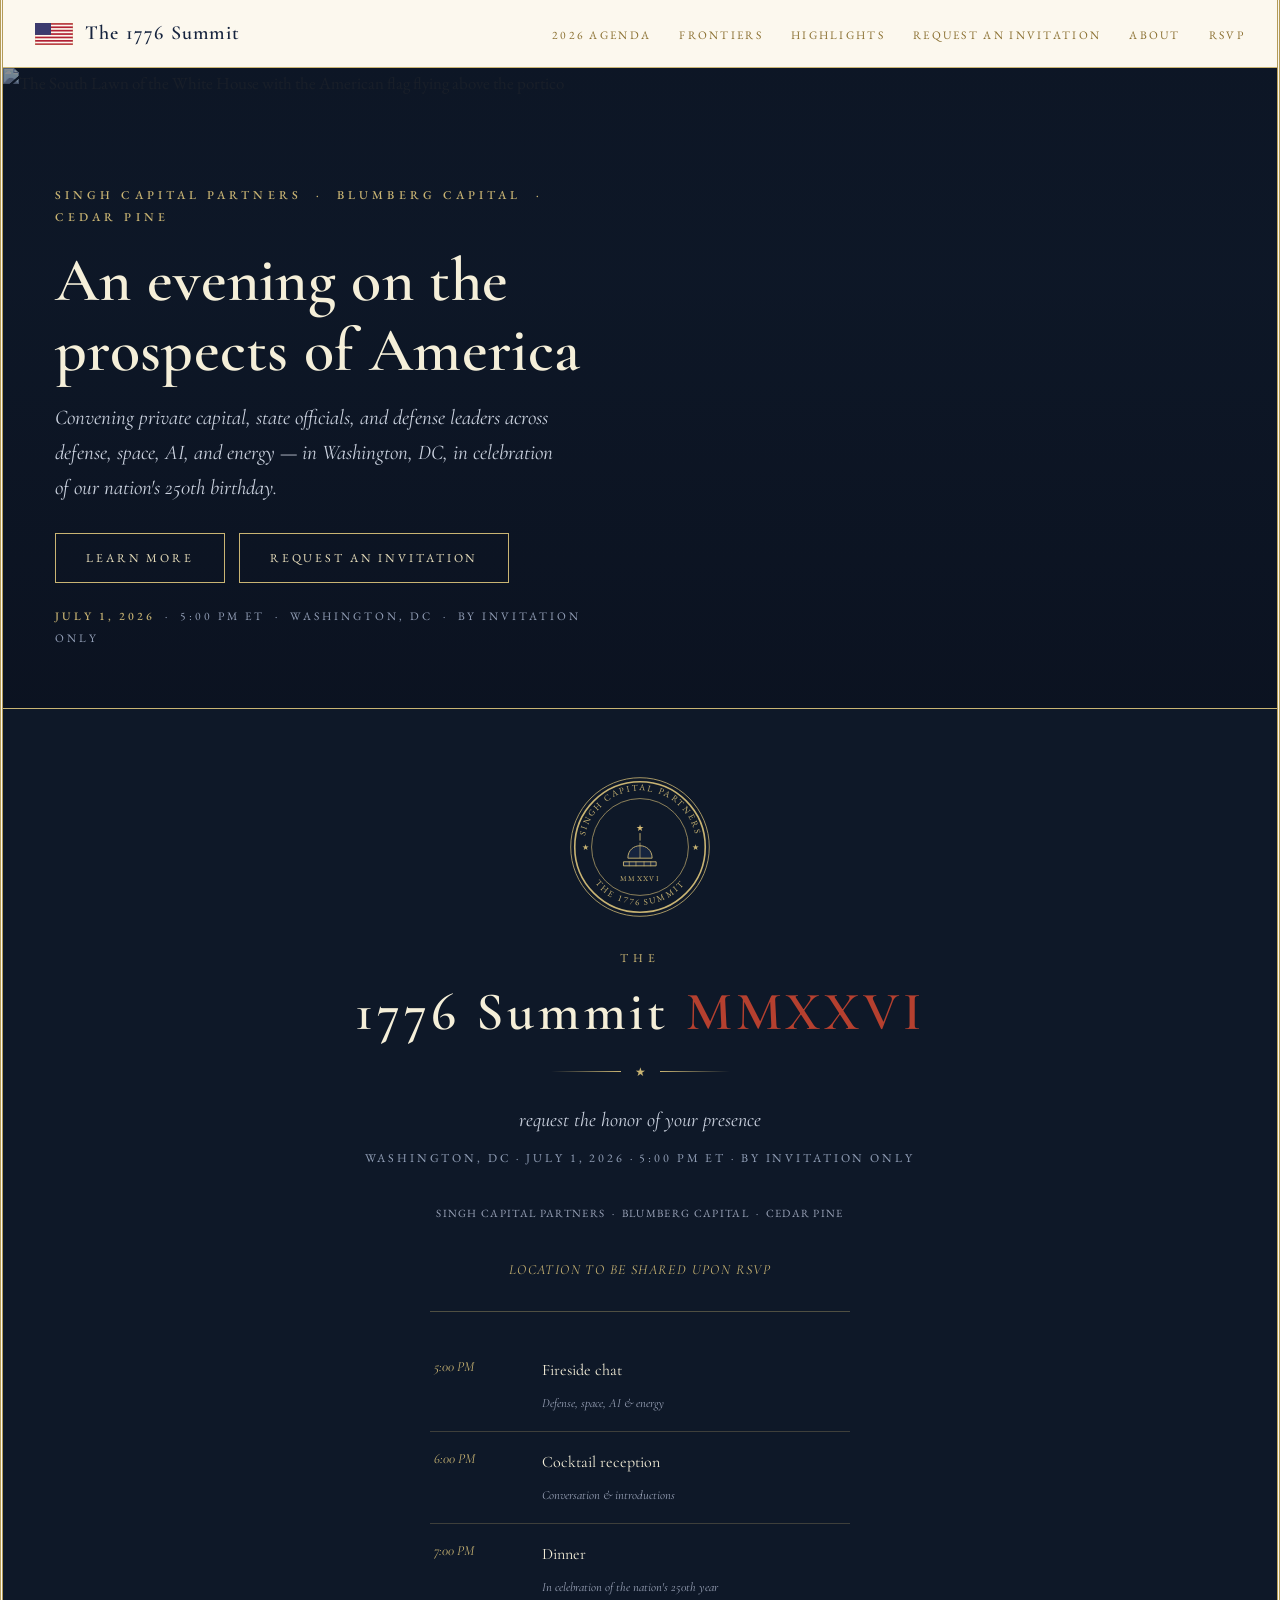
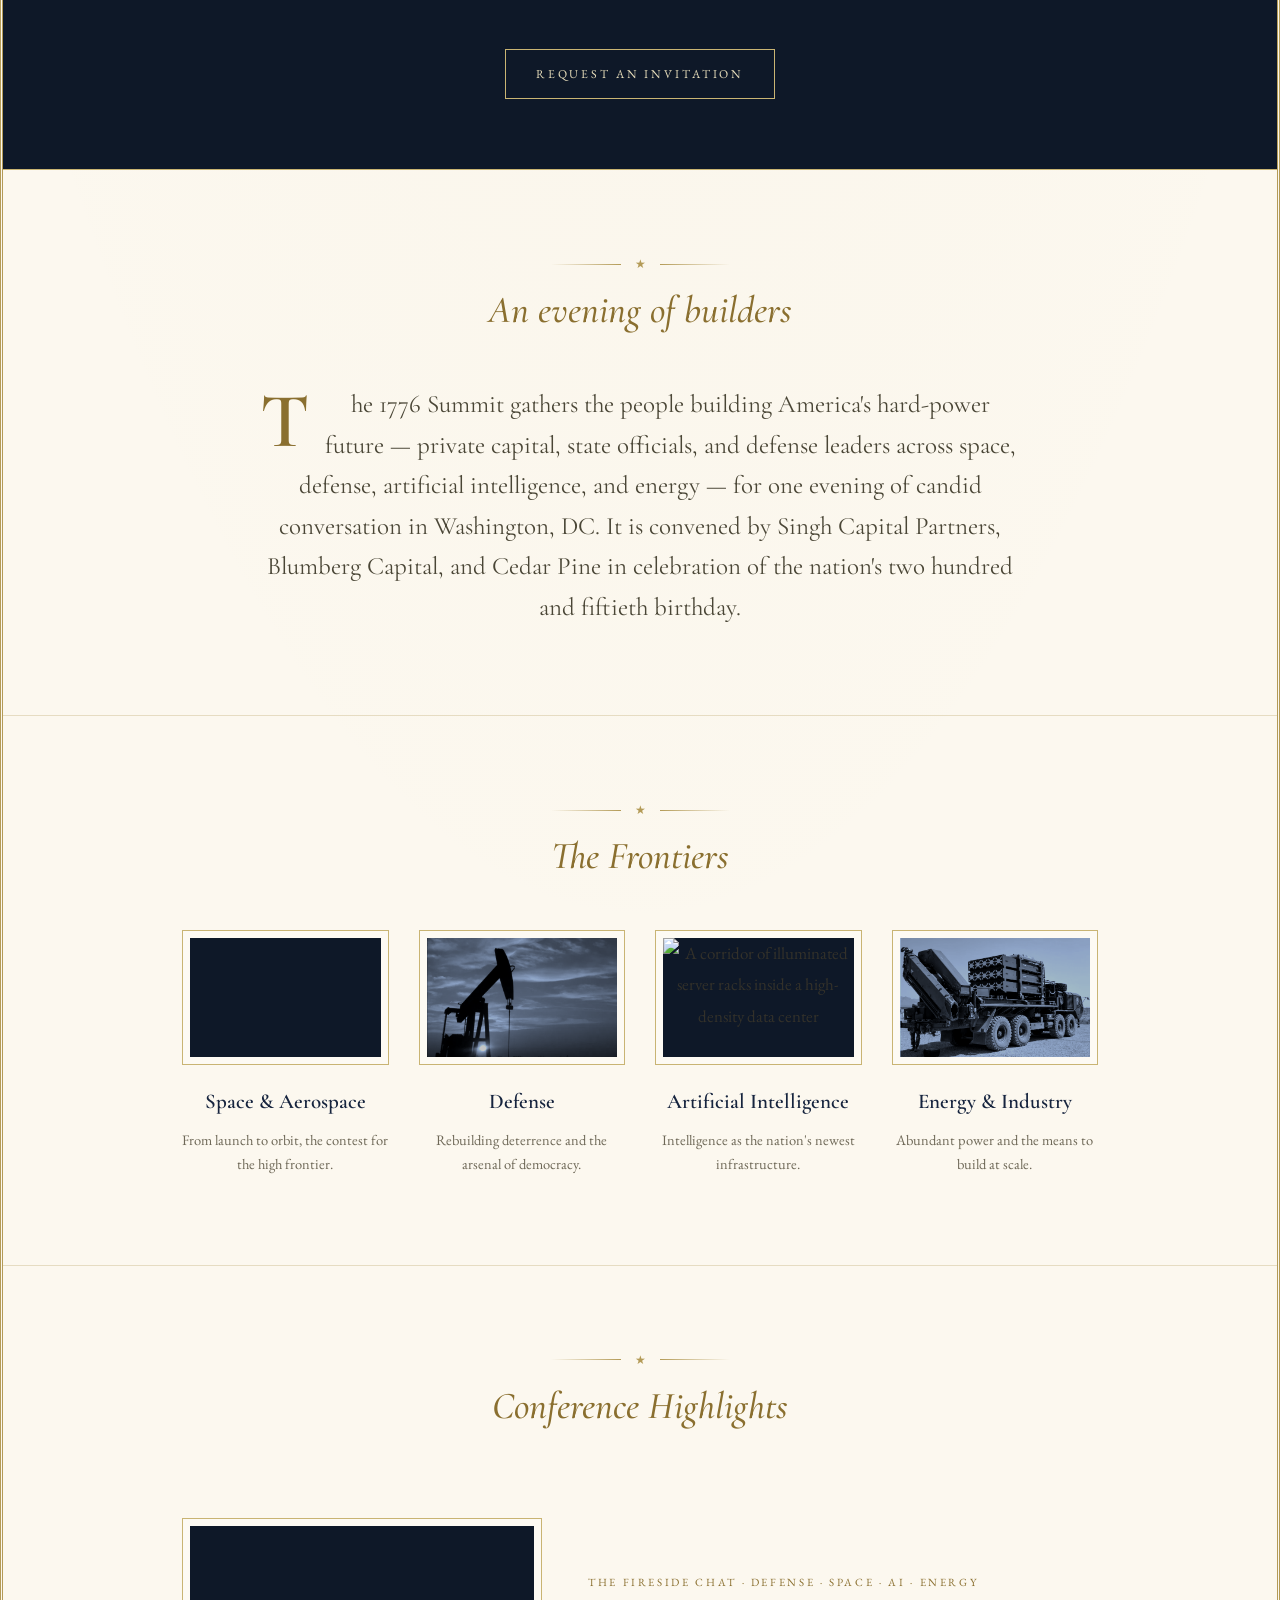
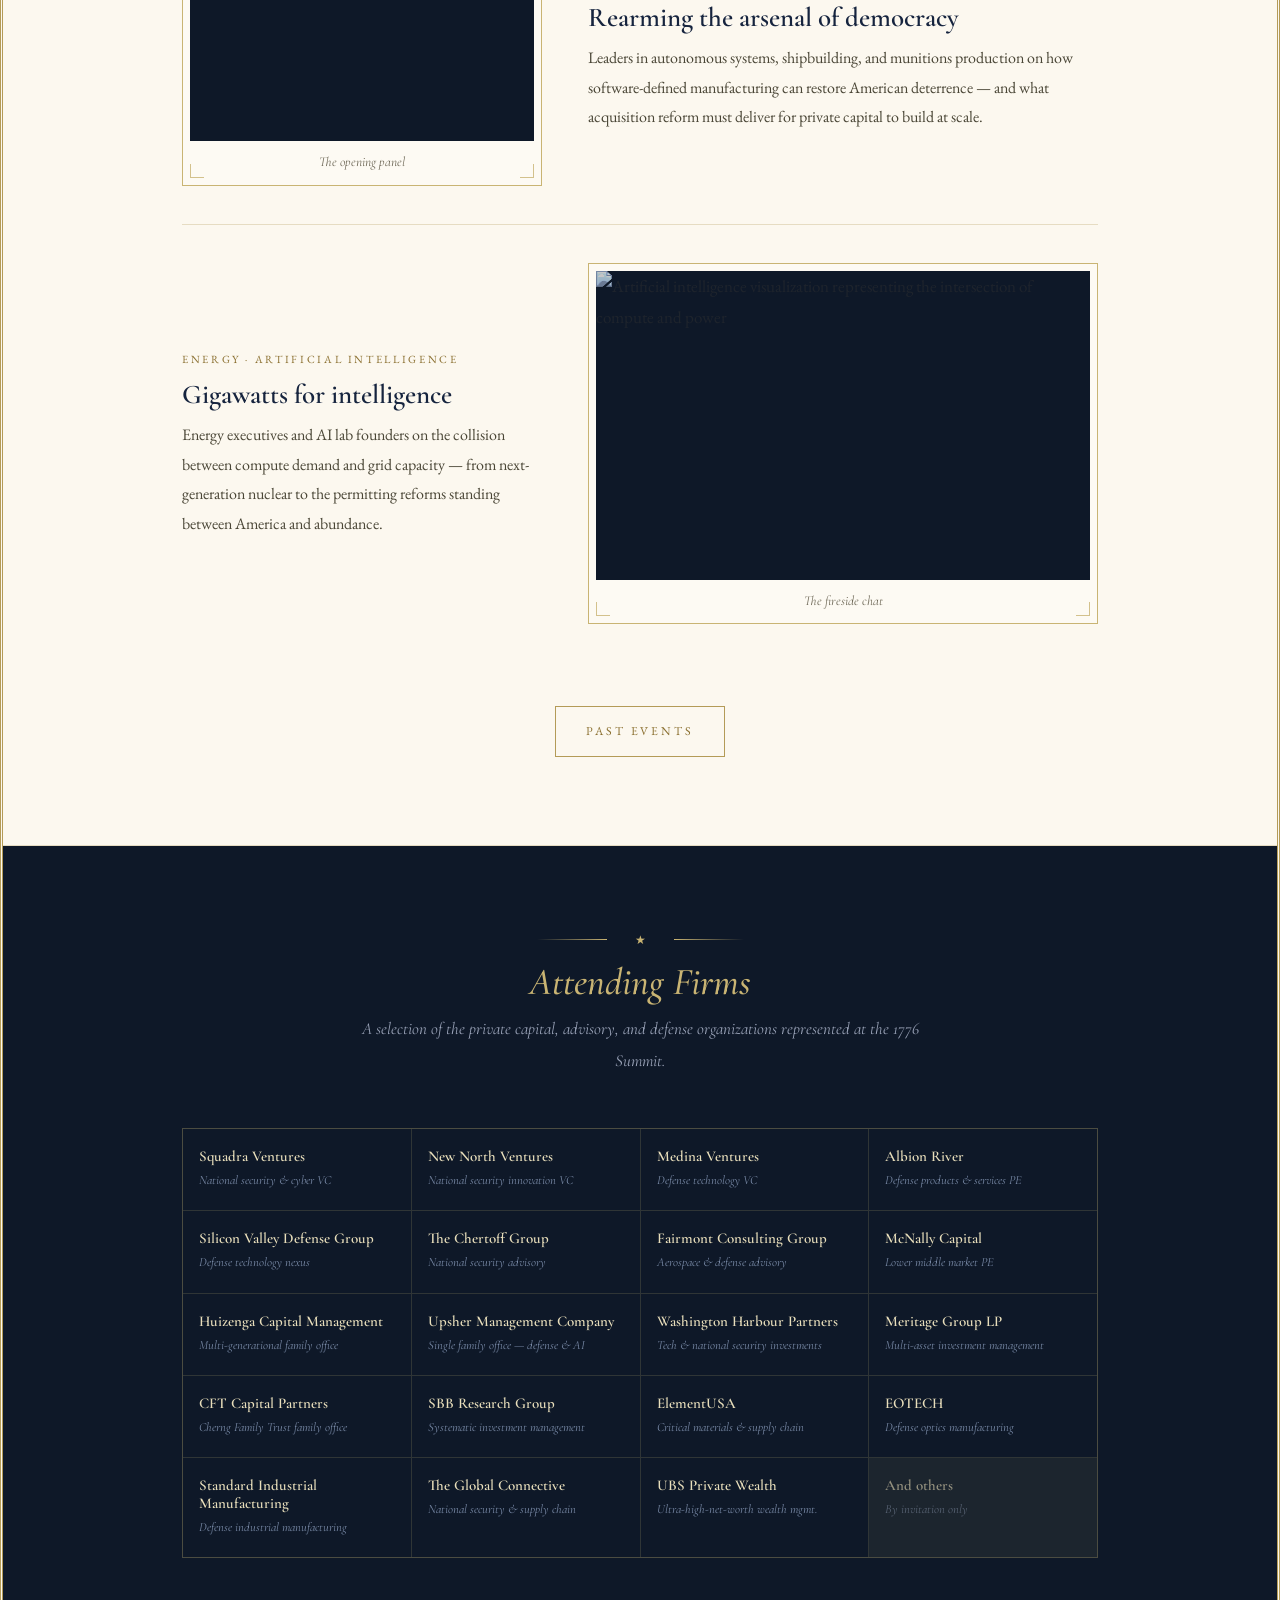
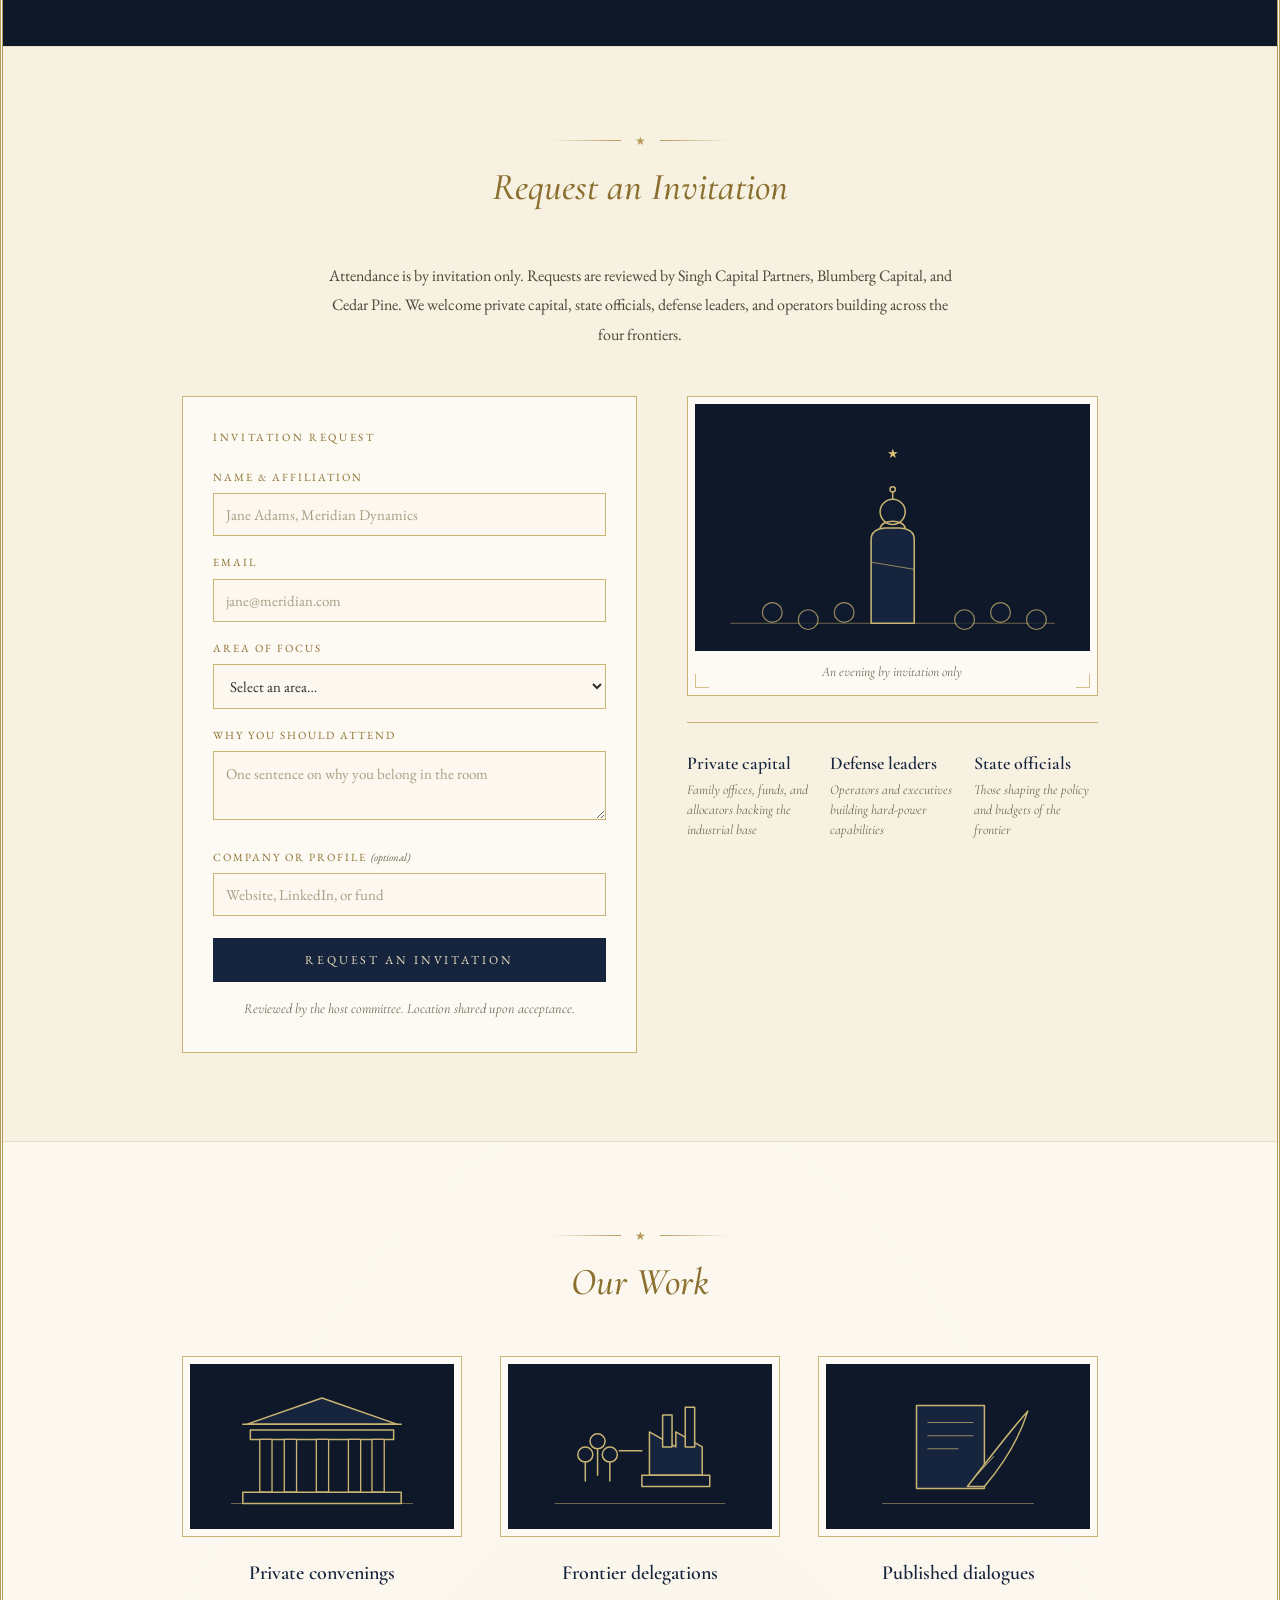
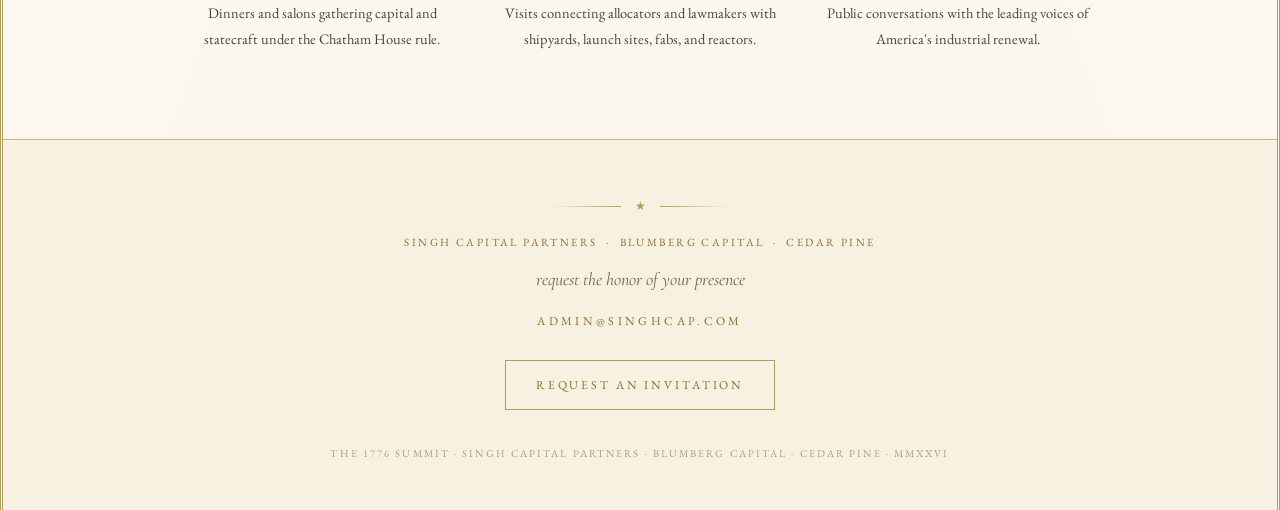
==== commit e4438bed: "Update 1776Forum.html" ====
--- a/1776Forum.html
+++ b/1776Forum.html
@@ -241,7 +241,7 @@
       <li><a href="#event">2026 Agenda</a></li>
       <li><a href="#frontiers">Frontiers</a></li>
       <li><a href="#highlights">Highlights</a></li>
-      <li><a href="#speak">Speak</a></li>
+      <li><a href="#invite">Request an Invitation</a></li>
       <li><a href="#work">About</a></li>
       <li><a href="#rsvp">RSVP</a></li>
     </ul>
@@ -252,7 +252,7 @@
 <div class="hero" id="top">
   <div class="media-fill">
     <img
-      src="WhiteHouse.jpg"
+      src="/Users/puranvs/Desktop/1776 Forum/WhiteHouse.jpg"
       alt="The South Lawn of the White House with the American flag flying above the portico"
       class="duotone"
       loading="eager"
@@ -266,7 +266,7 @@
     <p class="lede">Convening private capital, state officials, and defense leaders across <em>defense, space, AI, and energy</em> — in Washington, DC, in celebration of our nation's 250th birthday.</p>
     <div class="hero-cta">
       <a class="btn light" href="#work">Learn more</a>
-      <a class="btn light" href="#rsvp">Request to attend</a>
+      <a class="btn light" href="#invite">Request an Invitation</a>
     </div>
     <p class="hero-kicker"><b>July 1, 2026</b> &nbsp;·&nbsp; 5:00 PM ET &nbsp;·&nbsp; Washington, DC &nbsp;·&nbsp; By invitation only</p>
   </div>
@@ -319,7 +319,7 @@
         <span><span style="font-family:var(--display);font-size:16px;color:#F5EFD9">Dinner</span><br><span style="font-family:var(--display);font-style:italic;font-size:12.5px;color:#9AA3B8">In celebration of the nation's 250th year</span></span>
       </div>
     </div>
-    <a class="btn light" href="mailto:admin@singhcap.com?subject=RSVP%20%E2%80%94%20The%201776%20Summit">RSVP for location &amp; details</a>
+    <a class="btn light" href="#invite">Request an Invitation</a>
 </div>
 
 <!-- ==================== MISSION ==================== -->
@@ -348,7 +348,7 @@
           <span class="corner tl"></span><span class="corner tr"></span><span class="corner bl"></span><span class="corner br"></span>
           <div class="plate">
             <video
-              src="Space2.mp4"
+              src="/Users/puranvs/Desktop/1776 Forum/Space2.mp4"
               autoplay muted loop playsinline
               preload="metadata"
               aria-label="Space and aerospace footage"
@@ -445,7 +445,7 @@
         <span class="corner tl"></span><span class="corner tr"></span><span class="corner bl"></span><span class="corner br"></span>
         <div class="plate">
           <img
-            src="AI.jpg"
+            src="/Users/puranvs/Desktop/1776 Forum/AI.jpg"
             alt="Artificial intelligence visualization representing the intersection of compute and power"
             class="duotone"
             loading="lazy"
@@ -505,18 +505,18 @@
 </section>
 
 <!-- ==================== APPLY TO SPEAK ==================== -->
-<section class="speak" id="speak">
+<section class="speak" id="invite">
   <div class="wrap">
     <div class="head center reveal">
       <div class="rule"><span class="star">&#9733;</span></div>
-      <h2 class="sec-title">Apply to Speak</h2>
-    </div>
-    <p class="speak-intro reveal">A limited number of seats at the fireside chat are reserved for operators and allocators doing the work. Tell Singh Capital Partners, Blumberg Capital, and Cedar Pine what you would speak to.</p>
+      <h2 class="sec-title">Request an Invitation</h2>
+    </div>
+    <p class="speak-intro reveal">Attendance is by invitation only. Requests are reviewed by Singh Capital Partners, Blumberg Capital, and Cedar Pine. We welcome private capital, state officials, defense leaders, and operators building across the four frontiers.</p>
 
     <div class="speak-grid">
       <div class="reveal">
         <form class="form-card" id="speakForm" method="POST" target="speak_iframe" novalidate>
-          <span class="kicker">Speaker proposal</span>
+          <span class="kicker">Invitation request</span>
           <div class="field">
             <label for="sp-name">Name &amp; affiliation</label>
             <input id="sp-name" data-key="name" type="text" autocomplete="organization" placeholder="Jane Adams, Meridian Dynamics" required>
@@ -526,9 +526,9 @@
             <input id="sp-email" data-key="email" type="email" autocomplete="email" placeholder="jane@meridian.com" required>
           </div>
           <div class="field">
-            <label for="sp-field">Field</label>
+            <label for="sp-field">Area of focus</label>
             <select id="sp-field" data-key="field" required>
-              <option value="" disabled selected>Select a field&hellip;</option>
+              <option value="" disabled selected>Select an area&hellip;</option>
               <option>Space &amp; Aerospace</option>
               <option>Defense</option>
               <option>Artificial Intelligence</option>
@@ -537,20 +537,20 @@
             </select>
           </div>
           <div class="field">
-            <label for="sp-remarks">Proposed remarks</label>
-            <textarea id="sp-remarks" data-key="remarks" placeholder="One sentence on what you would speak to" required></textarea>
+            <label for="sp-remarks">Why you should attend</label>
+            <textarea id="sp-remarks" data-key="remarks" placeholder="One sentence on why you belong in the room" required></textarea>
           </div>
           <div class="field">
-            <label for="sp-links">Relevant links <span class="opt">(optional)</span></label>
-            <input id="sp-links" data-key="links" type="text" placeholder="Company, prior talks, or profile">
-          </div>
-          <button class="btn solid" type="submit">Submit a proposal</button>
-          <p class="form-note">Reviewed by Singh Capital Partners, Blumberg Capital, and Cedar Pine on a rolling basis.</p>
+            <label for="sp-links">Company or profile <span class="opt">(optional)</span></label>
+            <input id="sp-links" data-key="links" type="text" placeholder="Website, LinkedIn, or fund">
+          </div>
+          <button class="btn solid" type="submit">Request an invitation</button>
+          <p class="form-note">Reviewed by the host committee. Location shared upon acceptance.</p>
         </form>
         <div class="thanks" id="speakThanks" role="status" aria-live="polite">
           <div class="rule"><span class="star">&#9733;</span></div>
-          <h4>Your proposal is received</h4>
-          <p>Thank you. The host committee reviews proposals on a rolling basis and will be in touch before the evening of July&nbsp;1.</p>
+          <h4>Your request is received</h4>
+          <p>Thank you. The host committee will be in touch. Location details are shared upon acceptance.</p>
         </div>
       </div>
 
@@ -574,12 +574,12 @@
               <text x="220" y="60" text-anchor="middle" fill="#D8BE78" font-size="15">&#9733;</text>
             </svg>
           </div>
-          <figcaption>Remarks from the floor</figcaption>
+          <figcaption>An evening by invitation only</figcaption>
         </figure>
         <div class="seeks">
-          <div><h4>Builders</h4><span>Founders &amp; engineers shipping in the physical world</span></div>
-          <div><h4>Allocators</h4><span>Investors underwriting the industrial base</span></div>
-          <div><h4>Statesmen</h4><span>Those shaping the rules of the frontier</span></div>
+          <div><h4>Private capital</h4><span>Family offices, funds, and allocators backing the industrial base</span></div>
+          <div><h4>Defense leaders</h4><span>Operators and executives building hard-power capabilities</span></div>
+          <div><h4>State officials</h4><span>Those shaping the policy and budgets of the frontier</span></div>
         </div>
       </div>
     </div>
@@ -619,20 +619,41 @@
         <p>Dinners and salons gathering capital and statecraft under the Chatham House rule.</p>
       </article>
 
-      <!-- Frontier delegations — Space2.mp4 -->
+      <!-- Frontier delegations -->
       <article class="reveal">
         <figure class="vignette">
           <span class="corner tl"></span><span class="corner tr"></span><span class="corner bl"></span><span class="corner br"></span>
           <div class="plate">
-            <video
-              src="Space2.mp4"
-              autoplay muted loop playsinline
-              preload="metadata"
-              aria-label="Frontier delegations — launch site footage"
-            ></video>
+            <svg viewBox="0 0 280 170" role="img" aria-label="Engraving of a delegation touring an industrial facility">
+              <g fill="none" stroke="#C9B473" stroke-width="1.6"
+                 stroke-linecap="round" stroke-linejoin="round">
+
+                <path d="M150 118 L150 72 L178 88 L178 72 L206 88 L206 118 Z"
+                      fill="#16243E"/>
+                <rect x="142" y="118" width="72" height="12" fill="#101B30"/>
+
+                <rect x="164" y="54" width="10" height="34" fill="#101B30"/>
+                <rect x="188" y="46" width="10" height="42" fill="#101B30"/>
+
+                <circle cx="82" cy="96" r="8" fill="#101B30"/>
+                <circle cx="108" cy="96" r="8" fill="#101B30"/>
+                <circle cx="95" cy="82" r="8" fill="#101B30"/>
+
+                <line x1="82" y1="104" x2="82" y2="124"/>
+                <line x1="108" y1="104" x2="108" y2="124"/>
+                <line x1="95" y1="90" x2="95" y2="118"/>
+
+                <line x1="118" y1="92" x2="142" y2="92"/>
+
+                <line x1="50" y1="148" x2="230" y2="148"
+                      stroke-width="1.2" opacity=".5"/>
+              </g>
+            </svg>
           </div>
         </figure>
         <h3>Frontier delegations</h3>
+
+
         <p>Visits connecting allocators and lawmakers with shipyards, launch sites, fabs, and reactors.</p>
       </article>
 
@@ -668,7 +689,7 @@
   <p class="reply">request the honor of your presence</p>
   <a class="email" href="mailto:admin@singhcap.com">admin@singhcap.com</a>
   <br>
-  <a class="btn" href="mailto:admin@singhcap.com?subject=RSVP%20%E2%80%94%20The%201776%20Summit%2C%20July%201%2C%202026">RSVP &mdash; location shared upon reply</a>
+  <a class="btn" href="#invite">Request an Invitation</a>
   <p class="legal">The 1776 Summit &middot; Singh Capital Partners &middot; Blumberg Capital &middot; Cedar Pine &middot; MMXXVI</p>
 </footer>
 
@@ -735,8 +756,8 @@
     if(!form.checkValidity()){ e.preventDefault(); form.reportValidity(); return; }
     if(!ready){
       e.preventDefault();
-      var body='Name and affiliation: '+val('name')+'\nEmail: '+val('email')+'\nField: '+val('field')+'\nProposed remarks: '+val('remarks')+'\nRelevant links: '+val('links');
-      window.location.href='mailto:'+GOOGLE_FORM.fallbackEmail+'?subject='+encodeURIComponent('Speaker proposal — The 1776 Summit')+'&body='+encodeURIComponent(body);
+      var body='Name and affiliation: '+val('name')+'\nEmail: '+val('email')+'\nArea of focus: '+val('field')+'\nWhy I should attend: '+val('remarks')+'\nRelevant links: '+val('links');
+      window.location.href='mailto:'+GOOGLE_FORM.fallbackEmail+'?subject='+encodeURIComponent('Invitation request — The 1776 Summit')+'&body='+encodeURIComponent(body);
       return;
     }
     setTimeout(showThanks, 600);
@@ -758,4 +779,4 @@
 }
 </script>
 </body>
-</html>+</html>
